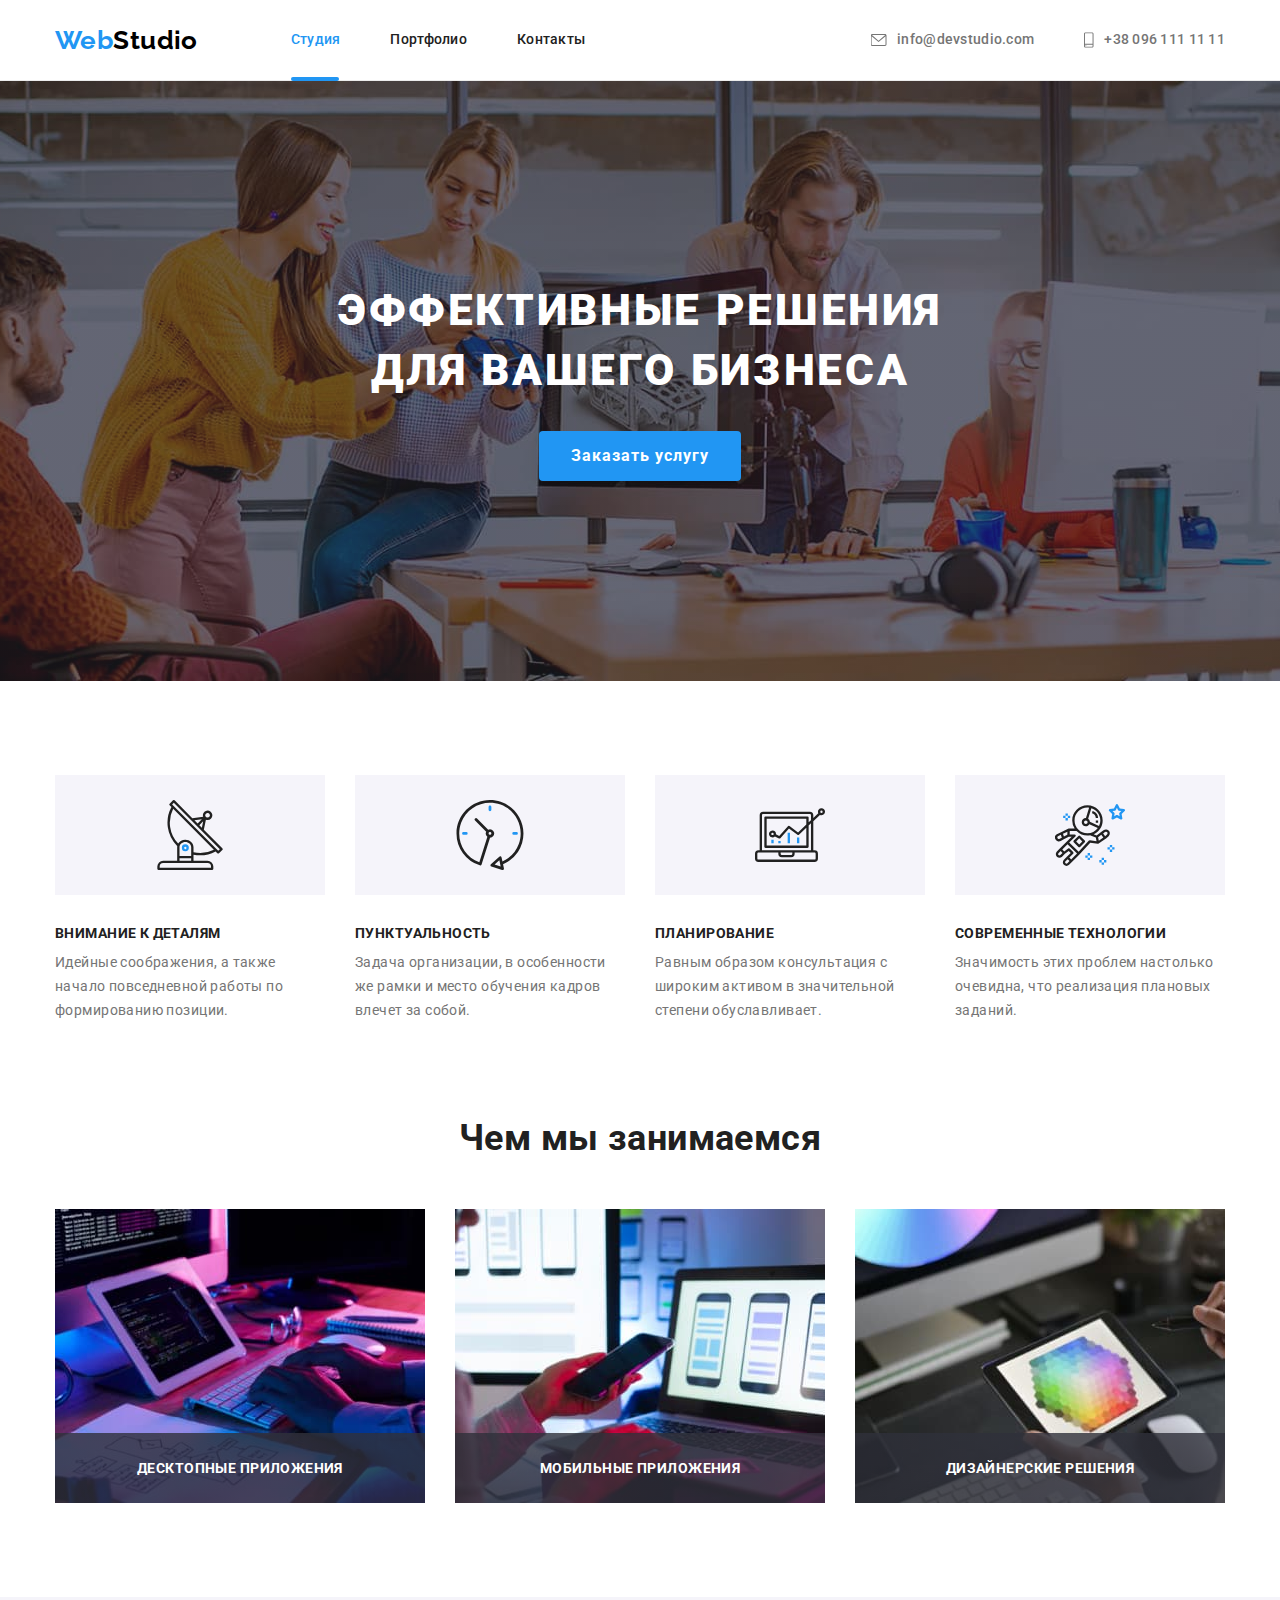
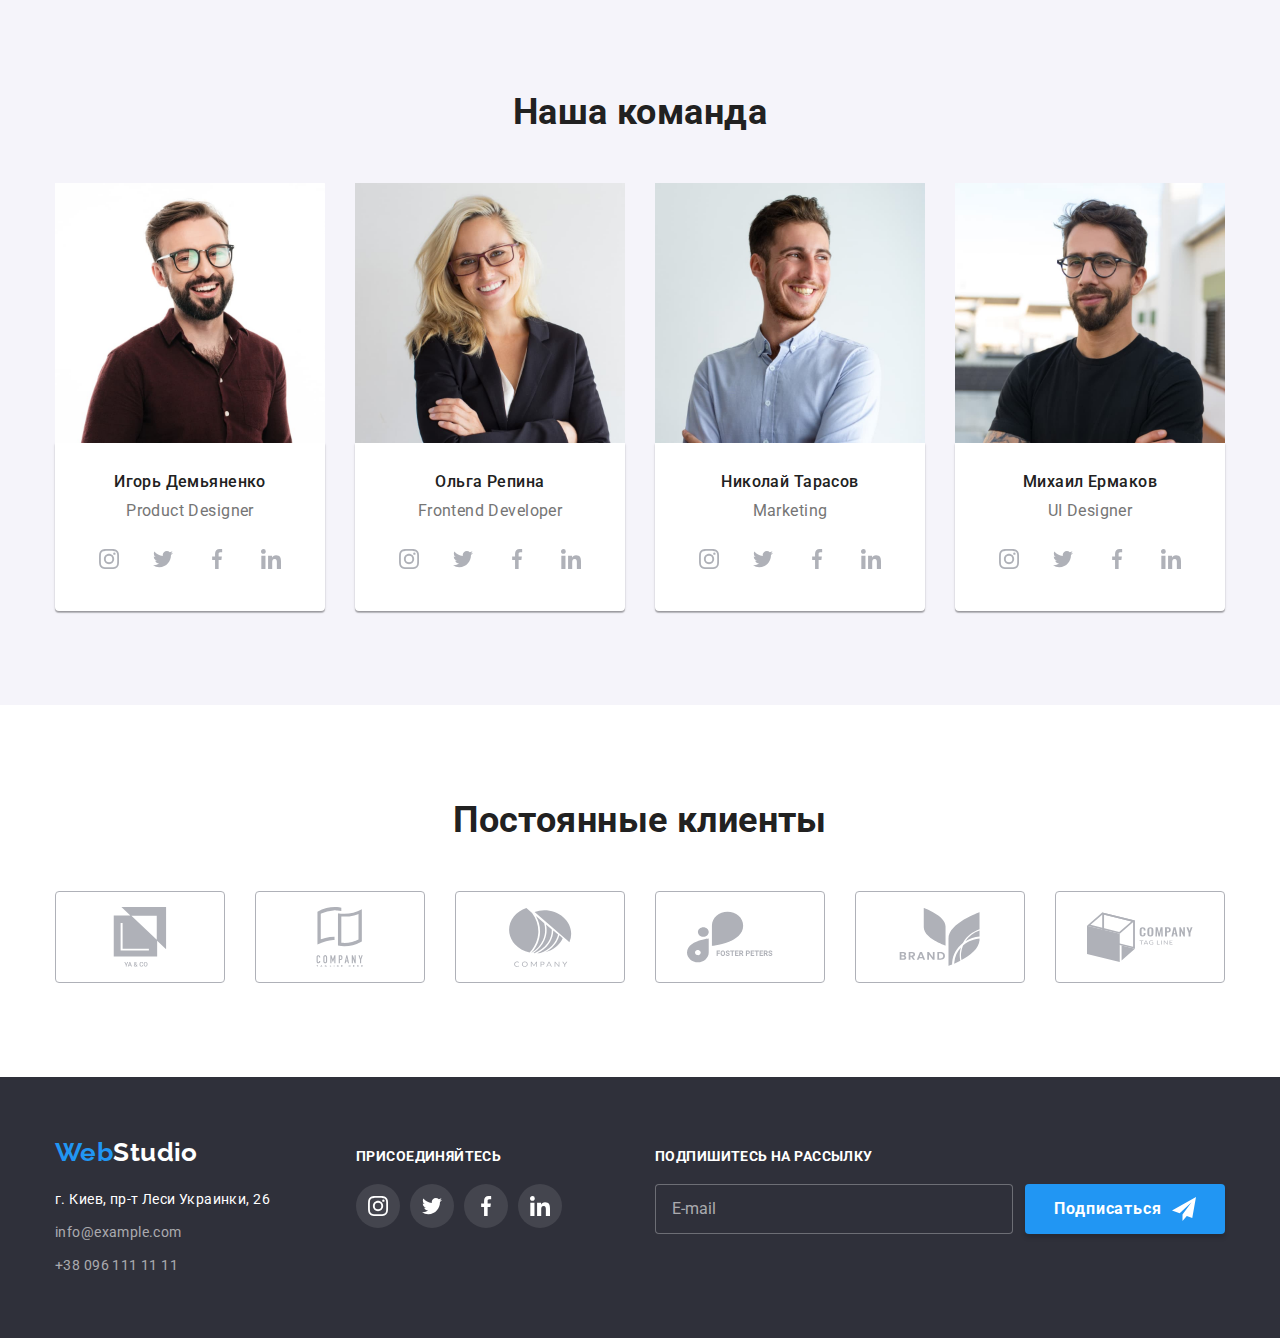
==== index.html @ 846f45d1 "Initial commit" ====
<!DOCTYPE html>
<html lang="ru">
  <head>
    <meta charset="UTF-8" />
    <meta http-equiv="X-UA-Compatible" content="IE=edge" />
    <meta name="viewport" content="width=device-width, initial-scale=1.0" />
    <title>Студия</title>
    <!-- fonts -->
    <link
      rel="stylesheet"
      href="https://cdnjs.cloudflare.com/ajax/libs/modern-normalize/1.0.0/modern-normalize.min.css"
    />
    <link rel="preconnect" href="https://fonts.googleapis.com" />
    <link rel="preconnect" href="https://fonts.gstatic.com" crossorigin />

    <link
      href="https://fonts.googleapis.com/css2?family=Raleway:wght@700&family=Roboto:wght@400;500;700;900&display=swap"
      rel="stylesheet"
    />
    <link rel="stylesheet" href="./css/styles.css" />
  </head>
  <body class="all">
    <!-- header -->
    <header>
      <div class="container header-flex">
        <nav class="navigation">
          <a href="./index.html" class="link logo navigation-item"
            ><span lang="en"><span class="logo-web">Web</span>Studio</span></a
          >
          <ul class="list nav-list navigation-item">
            <li class="nav-list-item">
              <a href="./index.html" class="link linkhov transition nav-link current">Студия</a>
            </li>
            <li class="nav-list-item">
              <a href="./portfolio.html" class="link linkhov transition nav-link">Портфолио</a>
            </li>
            <li class="nav-list-item">
              <a href="" class="link linkhov transition nav-link">Контакты</a>
            </li>
          </ul>
        </nav>

        <ul class="list address-top">
          <li class="address-top-item">
            <a href="mailto:info@devstudio.com" class="link linkhov transition contact-link"
              ><svg class="icon contact-link-icon icon-envelope" width="16" height="12">
                <use href="./images/icons.svg#icon-envelope-1"></use></svg
              >info@devstudio.com</a
            >
          </li>
          <li class="address-top-item">
            <a href="tel:+380961111111" class="link linkhov transition contact-link">
              <svg class="icon contact-link-icon icon-envelope" width="10" height="16">
                <use href="./images/icons.svg#icon-smartphone-1"></use>
              </svg>
              +38 096 111 11 11</a
            >
          </li>
        </ul>
      </div>
    </header>
    <!-- main -->
    <main>
      <!-- section 1 -->

      <section class="hero section">
        <div class="container bigimage">
          <h1 class="hero-title">Эффективные решения для вашего бизнеса</h1>
          <button type="button" class="hero-button transition" data-modal-open>
            Заказать услугу
          </button>
        </div>
      </section>

      <!-- section 2 -->
      <section class="reasons section">
        <!-- to hide h2 with css -->
        <div class="container cont-reasons">
          <h2 class="hidden">Причины выбрать именно нас</h2>
          <ul class="list reasons-list">
            <li class="reasons-item">
              <div class="reasons-div">
                <svg class="reasons-svg" width="70" height="70">
                  <use href="./images/icons.svg#icon-antenna"></use>
                </svg>
              </div>
              <h3 class="reasons-title">Внимание к деталям</h3>
              <p class="reasons-text">
                Идейные соображения, а также начало повседневной работы по формированию позиции.
              </p>
            </li>
            <li class="reasons-item">
              <div class="reasons-div">
                <svg class="reasons-svg" width="70" height="70">
                  <use href="./images/icons.svg#icon-clock"></use>
                </svg>
              </div>
              <h3 class="reasons-title">Пунктуальность</h3>
              <p class="reasons-text">
                Задача организации, в особенности же рамки и место обучения кадров влечет за собой.
              </p>
            </li>
            <li class="reasons-item">
              <div class="reasons-div">
                <svg class="reasons-svg" width="70" height="70">
                  <use href="./images/icons.svg#icon-diagram"></use>
                </svg>
              </div>
              <h3 class="reasons-title">Планирование</h3>
              <p class="reasons-text">
                Равным образом консультация с широким активом в значительной степени обуславливает.
              </p>
            </li>
            <li class="reasons-item">
              <div class="reasons-div">
                <svg class="reasons-svg" width="70" height="70">
                  <use href="./images/icons.svg#icon-astronaut"></use>
                </svg>
              </div>
              <h3 class="reasons-title">Современные технологии</h3>
              <p class="reasons-text">
                Значимость этих проблем настолько очевидна, что реализация плановых заданий.
              </p>
            </li>
          </ul>
        </div>
      </section>
      <!-- section 3 -->
      <section class="processes section">
        <div class="container">
          <h2 class="section-title">Чем мы занимаемся</h2>
          <ul class="list proc-list">
            <li class="proc-item">
              <img src="./images/box1-2.jpg" alt="написание кода" width="370" class="img-port" />
              <p class="proc-text">Десктопные приложения</p>
            </li>
            <li class="proc-item">
              <img
                src="./images/box2-2.jpg"
                alt="оптимизирование сайтов под мобильные устройства"
                width="370"
                class="img-port"
              />
              <p class="proc-text">Мобильные приложения</p>
            </li>
            <li class="proc-item">
              <img
                src="./images/box3-2.jpg"
                alt="графический дизайн"
                width="370"
                class="img-port"
              />
              <p class="proc-text">Дизайнерские решения</p>
            </li>
          </ul>
        </div>
      </section>
      <!-- section 4 -->
      <section class="team section">
        <div class="container">
          <h2 class="section-title">Наша команда</h2>
          <ul class="list team-list">
            <li class="team-item">
              <img src="./images/img-5.jpg" alt="сотрудник 1" width="270" class="img-port" />
              <div class="team-name-text">
                <h3 class="team-name">Игорь Демьяненко</h3>
                <p lang="en" class="team-text">Product Designer</p>
                <ul class="team-links-list list">
                  <li class="team-limks-item">
                    <a href="" class="link-icon-team transition"
                      ><svg class="team-icon" width="20" height="20">
                        <use href="./images/icons.svg#icon-instagram"></use></svg
                    ></a>
                  </li>
                  <li class="team-limks-item">
                    <a href="" class="link-icon-team transition"
                      ><svg class="team-icon" width="20" height="20">
                        <use href="./images/icons.svg#icon-twitter"></use></svg
                    ></a>
                  </li>
                  <li class="team-limks-item">
                    <a href="" class="link-icon-team transition"
                      ><svg class="team-icon" width="20" height="20">
                        <use href="./images/icons.svg#icon-facebook"></use></svg
                    ></a>
                  </li>
                  <li class="team-limks-item">
                    <a href="" class="link-icon-team transition"
                      ><svg class="team-icon" width="20" height="20">
                        <use href="./images/icons.svg#icon-linkedin"></use></svg
                    ></a>
                  </li>
                </ul>
              </div>
            </li>
            <li class="team-item">
              <img src="./images/img-2-2.jpg" alt="сотрудник 2" width="270" class="img-port" />
              <div class="team-name-text">
                <h3 class="team-name">Ольга Репина</h3>
                <p lang="en" class="team-text">Frontend Developer</p>
                <ul class="team-links-list list">
                  <li class="team-limks-item">
                    <a href="" class="link-icon-team transition"
                      ><svg class="team-icon" width="20" height="20">
                        <use href="./images/icons.svg#icon-instagram"></use></svg
                    ></a>
                  </li>
                  <li class="team-limks-item">
                    <a href="" class="link-icon-team transition"
                      ><svg class="team-icon" width="20" height="20">
                        <use href="./images/icons.svg#icon-twitter"></use></svg
                    ></a>
                  </li>
                  <li class="team-limks-item">
                    <a href="" class="link-icon-team transition"
                      ><svg class="team-icon" width="20" height="20">
                        <use href="./images/icons.svg#icon-facebook"></use></svg
                    ></a>
                  </li>
                  <li class="team-limks-item">
                    <a href="" class="link-icon-team transition"
                      ><svg class="team-icon" width="20" height="20">
                        <use href="./images/icons.svg#icon-linkedin"></use></svg
                    ></a>
                  </li>
                </ul>
              </div>
            </li>
            <li class="team-item">
              <img src="./images/img-3-2.jpg" alt="сотрудник 3" width="270" class="img-port" />
              <div class="team-name-text">
                <h3 class="team-name">Николай Тарасов</h3>
                <p lang="en" class="team-text">Marketing</p>
                <ul class="team-links-list list">
                  <li class="team-limks-item">
                    <a href="" class="link-icon-team transition"
                      ><svg class="team-icon" width="20" height="20">
                        <use href="./images/icons.svg#icon-instagram"></use></svg
                    ></a>
                  </li>
                  <li class="team-limks-item">
                    <a href="" class="link-icon-team transition"
                      ><svg class="team-icon" width="20" height="20">
                        <use href="./images/icons.svg#icon-twitter"></use></svg
                    ></a>
                  </li>
                  <li class="team-limks-item">
                    <a href="" class="link-icon-team transition"
                      ><svg class="team-icon" width="20" height="20">
                        <use href="./images/icons.svg#icon-facebook"></use></svg
                    ></a>
                  </li>
                  <li class="team-limks-item">
                    <a href="" class="link-icon-team transition"
                      ><svg class="team-icon" width="20" height="20">
                        <use href="./images/icons.svg#icon-linkedin"></use></svg
                    ></a>
                  </li>
                </ul>
              </div>
            </li>
            <li class="team-item">
              <img src="./images/img-4-2.jpg" alt="сотрудник 4" width="270" class="img-port" />
              <div class="team-name-text">
                <h3 class="team-name">Михаил Ермаков</h3>
                <p lang="en" class="team-text">UI Designer</p>
                <ul class="team-links-list list">
                  <li class="team-limks-item">
                    <a href="" class="link-icon-team transition"
                      ><svg class="team-icon" width="20" height="20">
                        <use href="./images/icons.svg#icon-instagram"></use></svg
                    ></a>
                  </li>
                  <li class="team-limks-item">
                    <a href="" class="link-icon-team transition"
                      ><svg class="team-icon" width="20" height="20">
                        <use href="./images/icons.svg#icon-twitter"></use></svg
                    ></a>
                  </li>
                  <li class="team-limks-item">
                    <a href="" class="link-icon-team transition"
                      ><svg class="team-icon" width="20" height="20">
                        <use href="./images/icons.svg#icon-facebook"></use></svg
                    ></a>
                  </li>
                  <li class="team-limks-item">
                    <a href="" class="link-icon-team transition"
                      ><svg class="team-icon" width="20" height="20">
                        <use href="./images/icons.svg#icon-linkedin"></use></svg
                    ></a>
                  </li>
                </ul>
              </div>
            </li>
          </ul>
        </div>
      </section>
      <section class="section">
        <div class="container">
          <h2 class="section-title">Постоянные клиенты</h2>
          <ul class="list clients-list">
            <li class="clients-item">
              <a class="link clients-link transition" href=""
                ><svg class="clients-svg cli-svg" width="106" height="60">
                  <use href="./images/icons.svg#icon-group"></use></svg
              ></a>
            </li>
            <li class="clients-item">
              <a class="link clients-link transition" href=""
                ><svg class="clients-svg" width="106" height="60">
                  <use href="./images/icons.svg#icon-group-2"></use></svg
              ></a>
            </li>
            <li class="clients-item">
              <a class="link clients-link transition" href=""
                ><svg class="clients-svg" width="106" height="60">
                  <use href="./images/icons.svg#icon-group-3"></use></svg
              ></a>
            </li>
            <li class="clients-item">
              <a class="link clients-link transition" href=""
                ><svg class="clients-svg" width="106" height="60">
                  <use href="./images/icons.svg#icon-group-4"></use></svg
              ></a>
            </li>
            <li class="clients-item">
              <a class="link clients-link transition" href=""
                ><svg class="clients-svg" width="106" height="60">
                  <use href="./images/icons.svg#icon-group-5"></use></svg
              ></a>
            </li>
            <li class="clients-item">
              <a class="link clients-link transition" href=""
                ><svg class="clients-svg" width="106" height="60">
                  <use href="./images/icons.svg#icon-group-6"></use></svg
              ></a>
            </li>
          </ul>
        </div>
      </section>
    </main>
    <footer class="footer">
      <div class="container foot-cont">
        <div class="flex-element">
          <a href="./index.html" class="logo link logo-footer"
            ><span lang="en"><span class="logo-web">Web</span>Studio</span></a
          >
          <address>
            <ul class="list">
              <li class="foot-addr-item">
                <a href="" class="link print-address">г. Киев, пр-т Леси Украинки, 26</a>
              </li>
              <li class="foot-addr-item">
                <a href="mailto:info@example.com" class="link linkhov transition contact-link-foot"
                  >info@example.com</a
                >
              </li>
              <li class="foot-addr-item">
                <a href="tel:+380961111111" class="link linkhov transition contact-link-foot"
                  >+38 096 111 11 11</a
                >
              </li>
            </ul>
          </address>
        </div>
        <div class="flex-element join">
          <p class="element-text"><em class="element-text">присоединяйтесь</em></p>
          <ul class="join-list list">
            <li class="join-item">
              <a href="" class="join-link transition"
                ><svg class="join-icon" width="20" height="20">
                  <use href="./images/icons.svg#icon-instagram"></use></svg
              ></a>
            </li>
            <li class="join-item">
              <a href="" class="join-link transition"
                ><svg class="join-icon" width="20" height="20">
                  <use href="./images/icons.svg#icon-twitter"></use></svg
              ></a>
            </li>
            <li class="join-item">
              <a href="" class="join-link transition"
                ><svg class="join-icon" width="20" height="20">
                  <use href="./images/icons.svg#icon-facebook"></use></svg
              ></a>
            </li>
            <li class="join-item">
              <a href="" class="join-link transition"
                ><svg class="join-icon" width="20" height="20">
                  <use href="./images/icons.svg#icon-linkedin"></use></svg
              ></a>
            </li>
          </ul>
        </div>
        <div class="flex-element subscribe">
          <p class="element-text"><em class="element-text">Подпишитесь на рассылку</em></p>
          <form name="subscribe" class="form-foot">
            <input type="email" name="email" class="email-foot" placeholder="E-mail" />
            <button class="button-foot" type="submit">
              Подписаться
              <svg width="24" height="24" class="subscribe-icon">
                <use href="./images/icons.svg#icon-send"></use>
              </svg>
            </button>
          </form>
        </div>
      </div>
    </footer>
    <div class="backdrop is-hidden transition" data-modal>
      <div class="modal transition">
        <button data-modal-close class="modal-button-c">
          <svg width="18px" height="18px"><use href="./images/icons.svg#icon-close-b"></use></svg>
        </button>
        <form name="client-data" class="modal-form">
          <p class="client-data-field">Оставьте свои данные, мы вам перезвоним</p>
          <label class="form-label"
            >Имя
            <span class="form-svg-cont">
              <input type="text" name="name" class="form-input" />
              <svg class="form-input-svg" width="18" height="18">
                <use href="./images/icons.svg#icon-person-black"></use>
              </svg>
            </span>
          </label>
          <label class="form-label"
            >Телефон
            <span class="form-svg-cont">
              <input type="tel" name="tel" class="form-input" />
              <svg class="form-input-svg" width="18" height="18">
                <use href="./images/icons.svg#icon-phone-black"></use>
              </svg>
            </span>
          </label>
          <label class="form-label"
            >Почта
            <span class="form-svg-cont">
              <input type="email" name="email" class="form-input" />
              <svg class="form-input-svg" width="18" height="18">
                <use href="./images/icons.svg#icon-email-black"></use>
              </svg>
            </span>
          </label>
          <label class="form-label"
            >Комментарий
            <textarea
              name="comment"
              cols="30"
              rows="10"
              class="form-textarea"
              placeholder="Введите текст"
            ></textarea>
          </label>
          <label class="form-label form-checkbox-label">
            <input class="form-checkbox hidden" type="checkbox" />
            <span class="checkbox-svg">
              <svg class="checkbox-svg-checked" width="16" height="15">
                <use href="./images/icons.svg#icon-check"></use>
              </svg>
              <svg class="checkbox-svg-unchecked" width="16" height="15">
                <use href="./images/icons.svg#icon-Vector"></use>
              </svg>
            </span>
            Соглашаюсь с рассылкой и принимаю &nbsp
            <a class="modal-conditions-link" href="">Условия договора</a>
          </label>
          <button class="modal-submit" type="submit">Отправить</button>
        </form>
      </div>
    </div>
    <script src="./js/modal.js"></script>
  </body>
</html>
---- css/styles.css ----
/* main color black #212121; */
/* secondary blacki-greyish  #757575; */
/* backgroud white #FFFFFF */
/* background black (sec 2 , footer) #2F303A */
/* background pinkish + selector-buttons bg #F5F4FA */
/* hover + logo : #2196F3; */
/* footer address rgba(255, 255, 255, 0.6) */


:root {
	--primary-text: #212121;
	--secondary-text: #757575;
	--background-main: #FFFFFF;
	--background-secondary: #2F303A;
	--background-three: #F5F4FA;
	--company-color: #2196F3;
	--footer-address: rgba(255, 255, 255, 0.6);
	--logo-black: #000000;
	--header-bottom: #ECECEC;
	--button-hover: #188CE8 ;
	--projects-border: #EEEEEE;
	--clients-logo: #AFB1B8;
	--footer-links-bcgd: rgba(255, 255, 255, 0.1);
	--backdrop-bckg: rgba(0, 0, 0, 0.2);
}

body {
	font-family: 'Roboto', 'Times New Roman' , sans-serif;
	background-color: var(--background-main);
	color: var(--primary-text);
	letter-spacing: 0.03em;
	font-size: 14px;
}

.section {
	padding-top: 94px;
	padding-bottom: 94px;
}
.section-title {
	margin-bottom: 50px;
	font-size: 36px;
	line-height: 1.17;
	text-align: center;
}
.hidden {
	position: absolute;
	white-space: nowrap;
	width: 1px;
	height: 1px;
	overflow: hidden;
	border: 0;
	padding: 0;
	clip: rect(0 0 0 0);
	clip-path: inset(50%);
	margin: -1px;
}

/* remove dots only from existing lists */
.list {
	padding: 0;
	margin: 0;
	list-style: none;
}
/* remove underline from all links */
.link {
	text-decoration: none;
}
h1,h2,h3 {
	margin-top: 0;
}
p {
	margin: 0px ;
	padding: 0px ;
}
/* links to change color when hover and focus*/
.linkhov:hover,
.linkhov:focus {
	color: var(--company-color);
}
.nav-link:not(.current):focus::before,
.nav-link:not(.current):hover::before {
	transform: scale(1);
 }
 .nav-link::before {
	transform: scale(0);
	transition-property: transform;
	transition-duration: 250ms;
	transition-timing-function: cubic-bezier(0.4, 0, 0.2, 1);
 }
.current {
	position: relative;
}
/* .nav-link:not(.current):hover::before, */
.nav-link::before,
.current::after {
	content: "";
	background-image: url(../images/hover.jpg);
	display: inline-block;
	width: calc(100% - 1px);
	height: 4px;
	background-size: contain;
	position: absolute;
	border-radius: 2px;
	bottom: -1.3px;
	left: 0;
}
.linkhov.current {
	color: var(--company-color);
}
/* logo */
.logo {
	font-family: 'Raleway', sans-serif;
	color: var(--logo-black);
	font-weight: 700;
	/* line-height is 31px in figma, when i get 30.94px, should i round it up to 1.2 or include more numbers after dort? */
	line-height: 1.19;
	font-size: 26px;
}
.logo-web {
	color: var(--company-color);
}
.logo-footer {
	display: block;
	margin-bottom: 20px;
	color: var(--background-main);
}
.transition {
	transition-duration: 250ms;
	transition-timing-function: cubic-bezier(0.4, 0, 0.2, 1);
}
/* header (can use tag for header , but better with class) */



.contact-link-icon {
	fill: currentColor;
	margin-right: 10px;
}
/* .contact-link-icon:hover {
	fill: var(--company-color);
} */
.container {
	margin-right: auto;
	margin-left: auto;
	width: 1200px;
	padding-right: 15px;
	padding-left: 15px;
	/* outline: solid yellow; */
}
.nav-list {
	display: flex;
}
.nav-list-item:not(:last-child) {
	margin-right: 50px;
}
.address-top {
	display: flex;
	/* margin-left: auto; */
}
.address-top-item:not(:last-child) {
	margin-right: 50px;

}
.header-flex {
	display: flex;
	justify-content: space-between;
}
.navigation-item:not(:last-child) {
	margin-right: 93px;
}
.navigation {
	display: flex;
	align-items: center;
}
.nav-link,
.contact-link {
	transition-property: color;
	font-weight: 500;
	line-height: 1.14;
	letter-spacing: 0.02em;
}
.nav-link {
	position: relative;
	display:block;
	padding-top: 32px;
	padding-bottom: 32px;

	color: inherit;
}
.contact-link {
	align-items: center;
	display: flex;
	padding-top: 32px;
	padding-bottom: 32px;
	color: var(--secondary-text);
}
header {
	border-bottom: 1px solid var(--header-bottom);
}

/* footer */
.subscribe-icon {
	margin-left: 10px;
}
.form-foot {
	display: flex;
}
.form-textarea::placeholder {
	font-weight: 400;
	font-size: 14px;
	line-height: 16px;
	letter-spacing: 0.01em;
	color: rgba(117, 117, 117, 0.5);	
}
.email-foot::placeholder {
	font-weight: 400;
	font-size: 16px;
	line-height: 20px;
	color: var(--footer-address);
}
.email-foot {
	color: var(--background-main);
	margin-right: 12px;
	padding-left: 16px;
	display: inline-block;
	width: 358px;
	height: 50px;
	background-color: var(--background-secondary);
	border: 1px solid rgba(255, 255, 255, 0.3);
	border-radius: 4px;
}
.button-foot {
	display: flex;
	justify-content: center;
	align-items: center;
	width: 200px;
	height: 50px;
	font-weight: 700;
	font-size: 16px;
	line-height: 30px;
	letter-spacing: 0.06em;
	color: var(--background-main);
	background-color: var(--company-color);
	border: 0px;
	box-shadow: 0px 4px 4px rgba(0, 0, 0, 0.15);
	border-radius: 4px;
}
.contact-link-foot,
.print-address {
	line-height: 1.71;
	font-style: normal;
	
}
.foot-addr-item:not(:last-child) {
	margin-bottom: 9px;
}
.contact-link-foot {
	transition-property: color;
	color: var(--footer-address);
}
.print-address {
	color: var(--background-main);
}
.footer {
	padding: 60px 0px;
	background-color: var(--background-secondary);
}

.foot-cont {
	display: flex;
	align-items: baseline;
}
.flex-element:nth-child(1) {
	width: 231px;
	margin-right: 70px;
}
.flex-element:nth-child(2) {
	margin-right: 93px;
}

.join-list {
	display: flex;
	justify-content: center;
}

.team-icon {
	/* fill: currentColor; */
}

.join-link:hover,
.join-link:focus {
	background-color: var(--company-color);
}
.element-text {
	color: var(--background-main);
	font-style:normal;
	text-transform: uppercase;
	font-weight: bold;
	margin-bottom: 20px;
}
.join-link {
	transition-property: background-color;
	display: flex;
	width: 44px;
	height: 44px;
	fill: var(--background-main);
	justify-content: center;
	align-items: center;
	border-radius: 50%;
	background-color: var(--footer-links-bcgd);
}

.join-item:not(:last-child) {
	margin-right: 10px;
}
/* index html main */
/* section 1=hero */

.hero {
	background-image: linear-gradient( to right, rgba(47, 48, 58, 0.4), rgba(47, 48, 58, 0.4)) , url(../images/bigimage.jpg);
	background-repeat: no-repeat;
	background-position: center;
	max-width: 1600px;
	height: 600px;
	background-color: var(--background-secondary);
	text-align: center;
	padding: 200px 0px;
	margin-left: auto;
	margin-right: auto;
}
.hero-title {
	margin-left: auto;
	margin-right: auto;
	/* display: block; */
	width: 696px;
	margin-bottom: 30px;
	font-weight: 900;
	font-size: 44px;
	line-height: 1.36;
	letter-spacing: 0.06em;
	text-transform: uppercase;
	color: var(--background-main);
	/* outline: solid yellow; */
}
.hero-button {
	transition-property: background-color;
	padding: 10px 32px;
	min-width: 200px;
	border: 0px;
	box-shadow: 0px 4px 4px rgba(0, 0, 0, 0.15);
	border-radius: 4px;
	background-color: var(--company-color);
	color: var(--background-main);
	font-size: 16px;
	font-weight: 700;
	line-height: 1.875;
	letter-spacing: 0.06em;
}
.hero-button:hover ,
.hero-button:focus {
	background-color: var(--button-hover);
}

/* section 2 =reasons */
.reasons-div {
	width: 270px;
	height: 120px;
	background-color: var(--background-three);
	display: flex;
	justify-content: center;
	align-items: center;
	margin-bottom: 30px;
}
.reasons-list {
	display: flex;
	flex-wrap: wrap;
	/* margin-top: -30px; */
	/* margin-left: -30px; */
	/* padding-top: 96px;
	padding-bottom: 94px; */
}
.reasons-item {
	/* margin-left: 30px; */
	/* margin-top: 30px; */
	flex-basis: calc((100% - 90px) / 4);
}
/* .reasons-item:not(:nth-child(-n + 4)) {
	margin-top: 30px;
} */
.reasons-item:not(:nth-child(4n + 1)) {
	margin-left: 30px;
}


/* .reasons-list {
	display: flex;
	flex-wrap: wrap;
	padding-top: 96px;
	padding-bottom: 94px;
}
.reasons-item:not(:nth-last-child(-n + 4)) {
		margin-bottom: 30px;
}
.reasons-item:not(:nth-child(4n)) {
	margin-right: 30px;
}
.reasons-item {
	flex-basis: calc((100% - 120px)/ 4) ;
	background-color: tomato;
} */


.reasons-title {
	margin-bottom: 10px;
	font-size: 14px;
	line-height: 1.17;
	text-transform: uppercase;
}
.reasons-text {
	/* margin-top: 0;
	margin-bottom: 0; */
	font-size: 14px;
	line-height: 1.71;
	color: var(--secondary-text);
}

/* section 3 =processes*/
.proc-text {
	position: absolute;
	bottom: 0;
	width: 370px;
	height: 70px;
	display: flex;
	align-items: center;
	justify-content: center;
	background-image: linear-gradient(to right , rgba(47, 48, 58, 0.8) , rgba(47, 48, 58, 0.8));
	font-weight: 700;
	line-height: 16px;
	text-transform: uppercase;
	color: var(--background-main);
}

.section.processes {
	padding-top: 0px;
}
.proc-list {
	display: flex;
	flex-wrap: wrap;
}
.proc-item {
	flex-basis: calc((100% - 60px) / 3);
	position: relative;
}
.proc-item:not(:nth-child(3n)) {
	margin-right: 30px;
}


/* section 4=team */

/* outline- sec 3 css */
.team-links-list {
	display: flex;
	justify-content: center;
}
.team-icon {
	fill: currentColor;
}
.link-icon-team:hover ,
.link-icon-team:focus {
	background-color: var(--company-color);
	color: var(--background-main);
	/* fill: var(--background-main); */
}
.link-icon-team {
	transition-property: background-color , color;
	color: var(--clients-logo);
	display: flex;
	justify-content: center;
	align-items: center;
	width: 44px;
	height: 44px;
	/* fill: var(--clients-logo); */
	/* padding: 12px 0px; */
	border-radius: 50%;
}
.team-limks-item:not(:last-child) {
	margin-right: 10px;
}

.team-list {
	display:flex
}
.team-item {
	flex-basis: calc((100% - 90px) / 4);
	text-align: center;
}
.team-item:not(:nth-child(4n)) {
	margin-right: 30px;
}
.team-name-text {
	border-bottom-left-radius: 4px;
	border-bottom-right-radius: 4px;
	max-width: 270px;
	text-align: center;
	padding: 30px 0px;
	background-color: var(--background-main);
	box-shadow: 0px 1px 3px rgba(0, 0, 0, 0.12), 0px 1px 1px rgba(0, 0, 0, 0.14), 0px 2px 1px rgba(0, 0, 0, 0.2);
}



.team {
	background-color: var(--background-three);
}
.team-name,
.team-text {
	font-size: 16px;
	line-height: 1.17;
	margin-bottom: 16px;
}
.team-name {
	margin-bottom: 10px;
	font-weight: 500;
}

.team-text {
	color: var(--secondary-text);
}
/* section 5 clients */
.clients-list {
	display: flex;
	justify-content: center;
}
.clients-svg {
	fill: currentColor;
}
.clients-link:hover,
.clients-link:focus {

	border: 1px solid var(--company-color);
	/* fill: var(--company-color); */
	color: var(--button-hover);
}
.clients-link {
	color: var(--clients-logo);
	transition-property: color , border;
	/*  */
	display: flex;
	width: 170px;
	height: 92px;
	border: 1px solid var(--clients-logo);
	/* fill: var(--clients-logo); */
	justify-content: center;
	align-items: center;
	border-radius: 4px;
}
.clients-item:not(:last-child) {
	margin-right: 30px;
}
/* portfolio-html */
.filter-list {
	display: flex;
	justify-content: center;
	margin-bottom: 50px;
}
.filter-item:not(:last-child) {
	margin-right: 8px;
}
.projects-list {
	display: flex;
	flex-wrap: wrap;
}
.projects-item {
	flex-basis: calc((100% - 60px) / 4);
}
.projects-item:not(:nth-child(3n)) {
	margin-right: 30px;
}
.projects-item:not(:nth-last-child(-n + 3)) {
	margin-bottom: 30px;
}
.modal-submit,
.button-foot,
.modal-button-c,
.filter ,
.hero-button {
	cursor: pointer;
}
.filter {
	transition-property: background-color , box-shadow , color ;
	padding: 6px 22px ;
	/* display: block; */
	border-radius: 4px;
	border: 0px;
	background-color: var(--background-three);
	font-weight: 500;
	font-size: 16px;
	line-height: 1.625;
	color: var(--primary-text);
}
.filter:hover,
.filter:focus,
.filter.active {
	box-shadow: 0px 3px 1px rgba(0, 0, 0, 0.1), 0px 1px 2px rgba(0, 0, 0, 0.08), 0px 2px 2px rgba(0, 0, 0, 0.12);
	background-color: var(--company-color);
	color: var(--background-main);
}

.portfolio-title {
	/* padding-top: 20px; */
	margin-bottom: 4px;
	/* padding-bottom: 4px; */
	color: var(--primary-text);
	font-size: 18px;
	line-height: 2;
	letter-spacing: 0.06em;
}
.portfolio-text {
	/* border-bottom: 1px solid var(--background-three);
	padding-bottom: 20px; */

	color: var(--secondary-text);
	font-size: 16px;
	line-height: 1.875;
}
.img-port {
	display: block;
	z-index: -2;
}
/* .portfolio-title,
.portfolio-text {
	border-left: 1px solid var(--background-three);
	border-right: 1px solid var(--background-three);
	padding-left: 24px; 
} */
.border {
	border-left: 1px solid var(--projects-border);
	border-right: 1px solid var(--projects-border);
	border-bottom: 1px solid var(--projects-border);
	padding: 20px 24px; 
}
.portfolio-link:hover .portfolio-overlay,
.portfolio-link:hover,
.portfolio-link:focus {

	transform: translateY(0);
	box-shadow: 0px 1px 1px rgba(0, 0, 0, 0.12), 0px 4px 4px rgba(0, 0, 0, 0.06), 1px 4px 6px rgba(0, 0, 0, 0.16);
}
.portfolio-link {
	transition-property: box-shadow;
	display: block;
}
.portfolio-thumb {
	position: relative;
	overflow: hidden;
}

.portfolio-overlay {
	transition-property: transform;
	transform: translateY(100%);
	/* remove */
	background-image: linear-gradient(to right, rgba(33, 150, 243, 0.9) , rgba(33, 150, 243, 0.9));
	display: flex;
	position: absolute;
	width: 100%;
	height: 100%;
	justify-content: center;
	align-items: center;
	top: 0;
	padding: 0px 24px;
	font-size: 18px;
	line-height: 28px;
	color: var(--background-main);
}
.overlay-text {
	/* width: 322px; */
}

/* modalka */

.backdrop.is-hidden{
	opacity: 0;
	pointer-events: none;
}

.backdrop {
	position: fixed;
	top: 0;
	right: 0;
	transition-property: opacity;
	/* transition-duration: 250ms;
	transition-timing-function: cubic-bezier(0.4, 0, 0.2, 1); */
	opacity: 1;
	width: 100%;
	height: 100%;
	background-color: var(--backdrop-bckg) ;
}
.modal-button-c:hover {
	fill: #2196F3;
}
.modal-button-c {
	transition: fill 250ms cubic-bezier(0.4, 0, 0.2, 1);
	height: 30px;
	width: 30px;
	display: flex;
	position: absolute;
	top: 8px;
	right: 8px;
	align-items: center;
	justify-content: center;
	background-color: var(--background-main);
	border: 1px solid rgba(0, 0, 0, 0.1);
	border-radius: 50%;

}
.backdrop.is-hidden > .modal {
	/* transform: scale(0.5); */
	transform: translate(50% , 50%) translateY(-150px) scale(0.8) ;
}
.modal {
	padding: 40px 39px 40px 41px;
	transform-origin: center center;
	transition-property: transform;
	display: flex;
	justify-content: center;
	position: absolute;
	bottom: 50%;
	right: 50%;
	transform: translate(50% , 50%);
	width: 528px;
	height: 581px;
	background-color: var(--background-main);
	box-shadow: 0px 1px 3px rgba(0, 0, 0, 0.12), 0px 1px 1px rgba(0, 0, 0, 0.14), 0px 2px 1px rgba(0, 0, 0, 0.2);
	border-radius: 4px;
	outline: 1px yellow;
}
.client-data-field {
	text-align: center;
	font-weight: 700;
	font-size: 20px;
	line-height: 23px;
	margin-bottom: 12px;
}
/* .modal-form {
	width: 448px;
} */
.form-label {
	margin-bottom: 10px;
	display: block;
	color: var(--secondary-text);
	font-weight: 400;
	font-size: 12px;
	line-height: 14px;
}
.form-label:last-child {
	margin-bottom: 20px;
}
.form-input {
	margin-top: 4px;
	display: block;
	color: var(--primary-text);
	width: 448px;
	height: 40px;
	border: 1px solid rgba(33, 33, 33, 0.2);
	border-radius: 4px;
	padding-left: 42px;
}
.form-textarea:focus,
.form-input:focus {
	border-color: var(--company-color);
	outline: 0;
}
.form-svg-cont {
	display: block;
	position: relative;
}
.form-svg-cont:focus-within {
	fill: #188CE8;
}

.form-input-svg {
	position: absolute;
	top: 50%;
	left: 12px;
	transform: translateY(-50%);
	display: flex;
	justify-content: center;
	align-items: center;
}
.form-textarea {
	color: var(--primary-text);
	margin-top: 4px;
	resize: none;
	width: 100%;
	height: 120px;
	border: 1px solid rgba(33, 33, 33, 0.2);
	border-radius: 4px;
	padding: 12px 16px;
}
.form-checkbox:checked + .checkbox-svg > .checkbox-svg-checked {
	opacity: 1;
}
/* .form-checkbox:hover + .checkbox-svg>.checkbox-svg-unchecked , */
.form-checkbox:focus + .checkbox-svg > .checkbox-svg-unchecked {
	outline: 2.5px solid var(--company-color);
	border-radius: 2px;
	outline-offset: -2px;
}
.form-checkbox:checked+.checkbox-svg>.checkbox-svg-unchecked {
	opacity: 0;

}
.form-checkbox-label {
	padding-left: 13px;
	margin-bottom: 30px;
	line-height: 24px;
	display: flex;
	align-items: center;
}
.checkbox-svg {
	display: block;
	width: 16px;
	height: 15px;
	position: relative;
	margin-right: 8.38px;
	/* border: 2px solid var(--primary-text); */
}
.checkbox-svg-checked {
	transition-property: opacity; 
	transition-duration: 250ms ;
	transition-timing-function: cubic-bezier(0.4, 0, 0.2, 1);
	background-color: var(--company-color);
	background-origin: border-box;
	border-color: var(--company-color);
	opacity: 0;
	position: absolute;
	top: 50%;
	left: 50%;
	transform: translate(-50% , -50%);
	border-radius: 2px;
}
.checkbox-svg-unchecked {
	transition-property: opacity , outline;
	transition-duration: 250ms;
	transition-timing-function: cubic-bezier(0.4, 0, 0.2, 1);
	position: absolute;
	top: 50%;
	left: 50%;
	transform: translate(-50%, -50%);
}
.modal-conditions-link {
	text-decoration-line: underline;
	color: var(--company-color);
}
.modal-conditions-link,
.form-checkbox-label {
	font-weight: 400;
	font-size: 14px;
	line-height: 24px;
	letter-spacing: 0.03em;
}
.form-checkbox-label {
	color: var(--secondary-text);
}
.modal-submit:hover {
	background-color: #188CE8;
}
.modal-submit {
	transition: background-color 250ms cubic-bezier(0.4, 0, 0.2, 1);
	margin-left: auto;
	margin-right: auto;
	display: flex;
	justify-content: center;
	align-items: center;
	width: 200px;
	height: 50px;
	font-weight: 700;
	font-size: 16px;
	line-height: 30px;
	letter-spacing: 0.06em;
	color: var(--background-main);
	background-color: var(--company-color);
	box-shadow: 0px 4px 4px rgba(0, 0, 0, 0.15);
	border-radius: 4px;
	border: 0px;
}
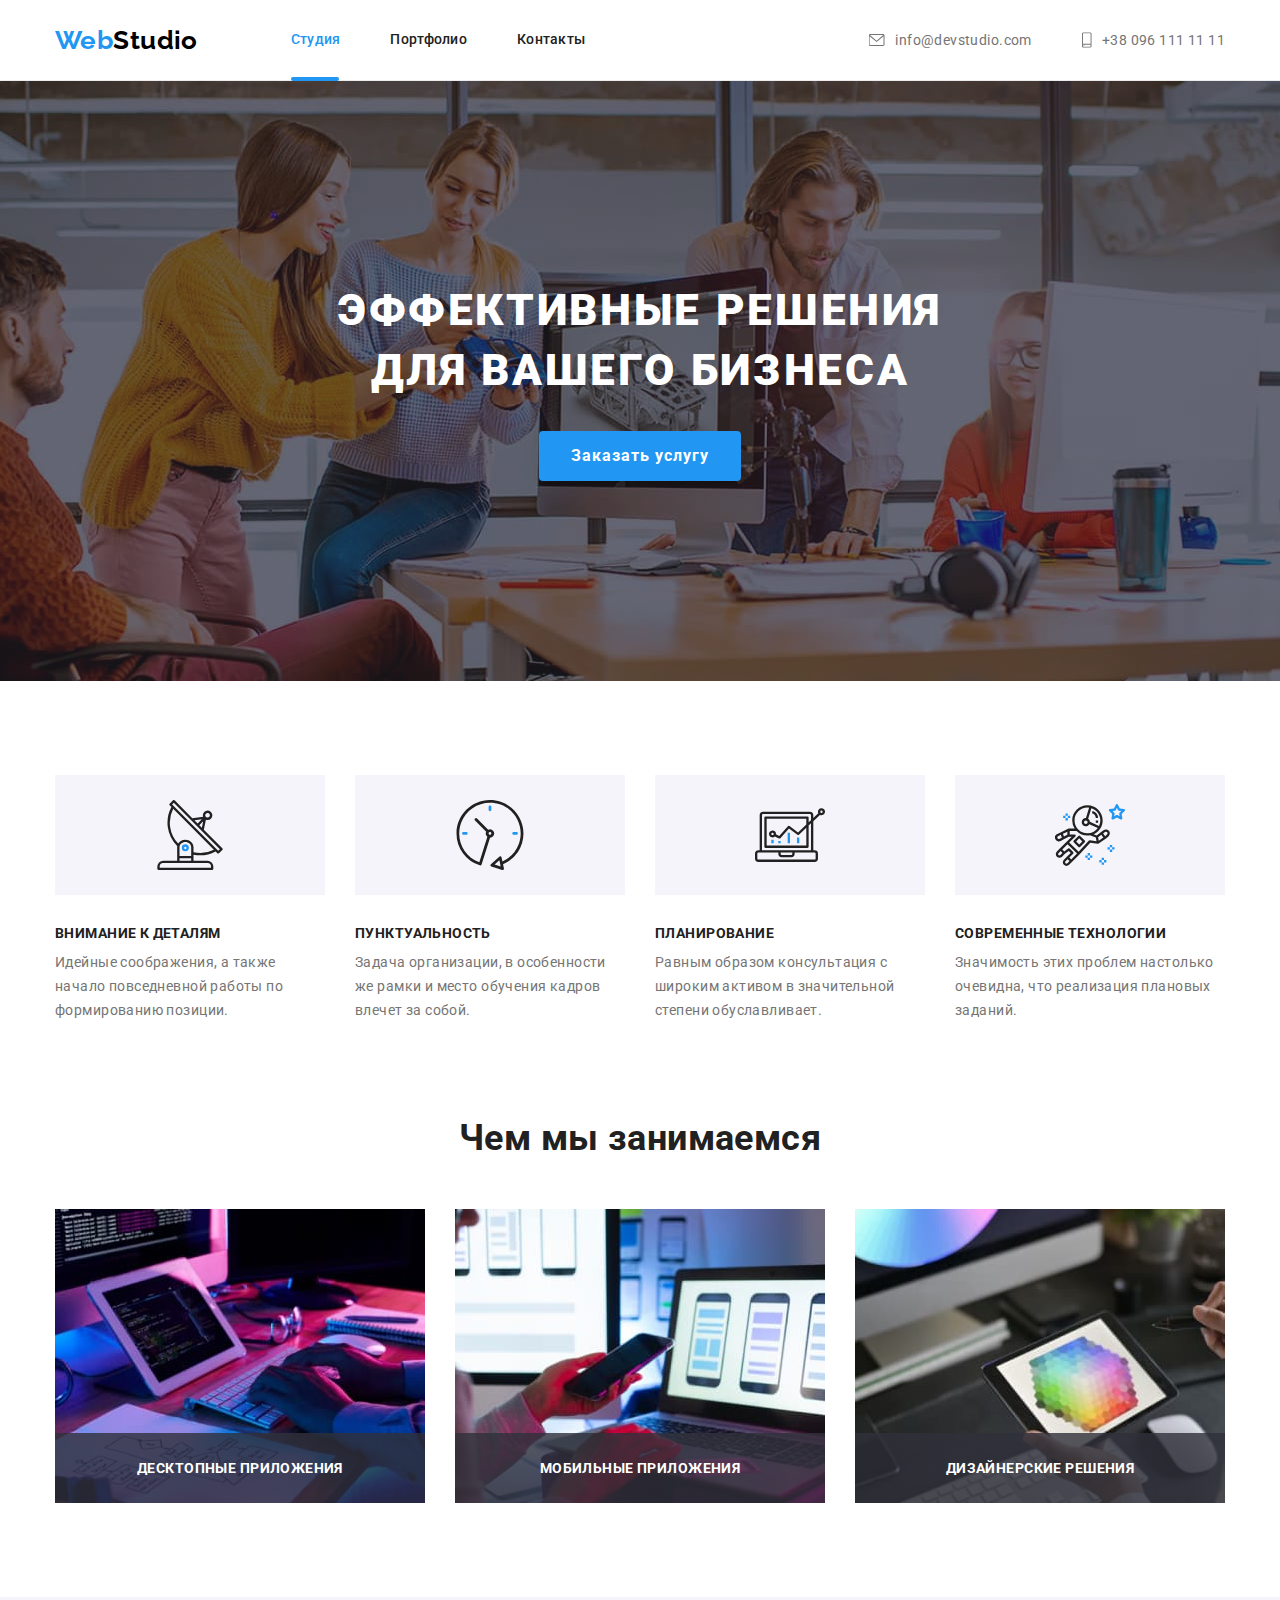
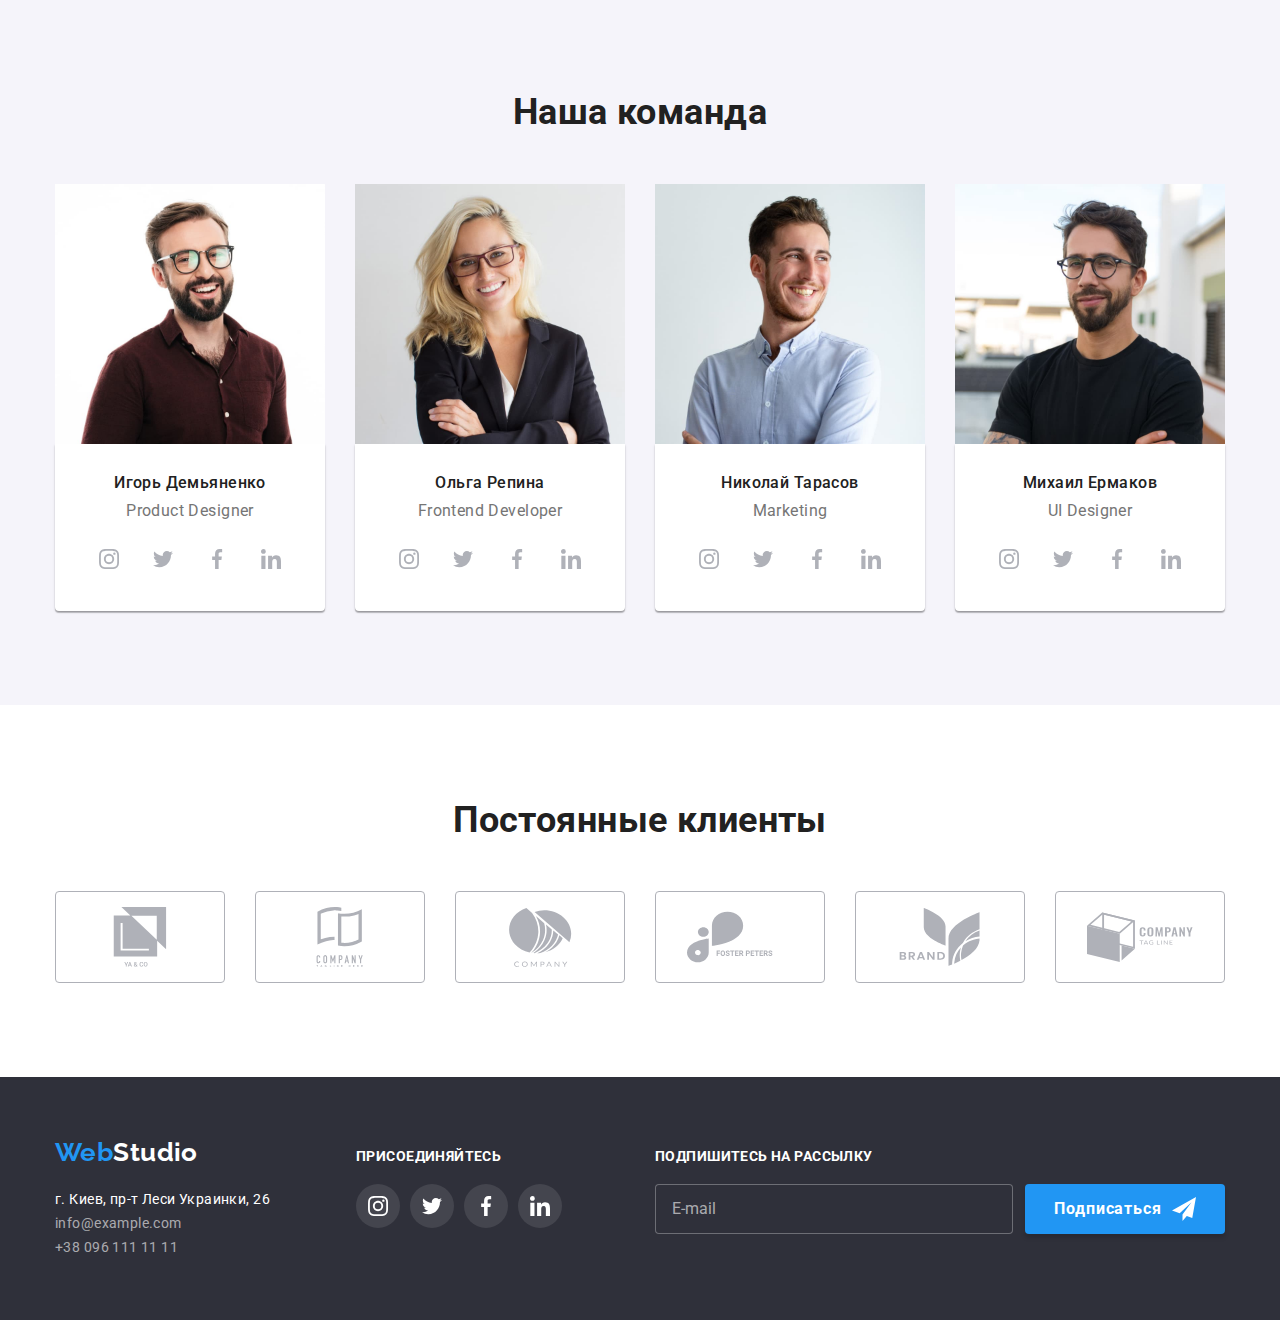
==== commit b5f3a238: "redoes classes in comp with BEM, begins scss" ====
--- a/index.html
+++ b/index.html
@@ -22,35 +22,35 @@
   <body class="all">
     <!-- header -->
     <header>
-      <div class="container header-flex">
+      <div class="container header__container">
         <nav class="navigation">
-          <a href="./index.html" class="link logo navigation-item"
-            ><span lang="en"><span class="logo-web">Web</span>Studio</span></a
+          <a href="./index.html" class="link logo navigation__flex"
+            ><span lang="en"><span class="logo--web">Web</span>Studio</span></a
           >
-          <ul class="list nav-list navigation-item">
-            <li class="nav-list-item">
-              <a href="./index.html" class="link linkhov transition nav-link current">Студия</a>
-            </li>
-            <li class="nav-list-item">
-              <a href="./portfolio.html" class="link linkhov transition nav-link">Портфолио</a>
-            </li>
-            <li class="nav-list-item">
-              <a href="" class="link linkhov transition nav-link">Контакты</a>
+          <ul class="list nav__list navigation__flex">
+            <li class="nav__item">
+              <a href="./index.html" class="link linkhov transition nav__link current">Студия</a>
+            </li>
+            <li class="nav__item">
+              <a href="./portfolio.html" class="link linkhov transition nav__link">Портфолио</a>
+            </li>
+            <li class="nav__item">
+              <a href="" class="link linkhov transition nav__link">Контакты</a>
             </li>
           </ul>
         </nav>
 
-        <ul class="list address-top">
-          <li class="address-top-item">
-            <a href="mailto:info@devstudio.com" class="link linkhov transition contact-link"
-              ><svg class="icon contact-link-icon icon-envelope" width="16" height="12">
+        <ul class="list address">
+          <li class="address__item">
+            <a href="mailto:info@devstudio.com" class="link linkhov transition address__link"
+              ><svg class="icon address__icon address__icon--envelope" width="16" height="12">
                 <use href="./images/icons.svg#icon-envelope-1"></use></svg
               >info@devstudio.com</a
             >
           </li>
-          <li class="address-top-item">
-            <a href="tel:+380961111111" class="link linkhov transition contact-link">
-              <svg class="icon contact-link-icon icon-envelope" width="10" height="16">
+          <li class="address__item">
+            <a href="tel:+380961111111" class="link linkhov transition address__link">
+              <svg class="icon address__icon address__icon--envelope" width="10" height="16">
                 <use href="./images/icons.svg#icon-smartphone-1"></use>
               </svg>
               +38 096 111 11 11</a
@@ -64,9 +64,9 @@
       <!-- section 1 -->
 
       <section class="hero section">
-        <div class="container bigimage">
-          <h1 class="hero-title">Эффективные решения для вашего бизнеса</h1>
-          <button type="button" class="hero-button transition" data-modal-open>
+        <div class="container">
+          <h1 class="hero__title">Эффективные решения для вашего бизнеса</h1>
+          <button type="button" class="hero__button transition" data-modal-open>
             Заказать услугу
           </button>
         </div>
@@ -75,50 +75,50 @@
       <!-- section 2 -->
       <section class="reasons section">
         <!-- to hide h2 with css -->
-        <div class="container cont-reasons">
+        <div class="container">
           <h2 class="hidden">Причины выбрать именно нас</h2>
-          <ul class="list reasons-list">
-            <li class="reasons-item">
-              <div class="reasons-div">
-                <svg class="reasons-svg" width="70" height="70">
+          <ul class="list reasons__list">
+            <li class="reasons__item">
+              <div class="reasons__div">
+                <svg width="70" height="70">
                   <use href="./images/icons.svg#icon-antenna"></use>
                 </svg>
               </div>
-              <h3 class="reasons-title">Внимание к деталям</h3>
-              <p class="reasons-text">
+              <h3 class="reasons__title">Внимание к деталям</h3>
+              <p class="reasons__text">
                 Идейные соображения, а также начало повседневной работы по формированию позиции.
               </p>
             </li>
-            <li class="reasons-item">
-              <div class="reasons-div">
-                <svg class="reasons-svg" width="70" height="70">
+            <li class="reasons__item">
+              <div class="reasons__div">
+                <svg width="70" height="70">
                   <use href="./images/icons.svg#icon-clock"></use>
                 </svg>
               </div>
-              <h3 class="reasons-title">Пунктуальность</h3>
-              <p class="reasons-text">
+              <h3 class="reasons__title">Пунктуальность</h3>
+              <p class="reasons__text">
                 Задача организации, в особенности же рамки и место обучения кадров влечет за собой.
               </p>
             </li>
-            <li class="reasons-item">
-              <div class="reasons-div">
-                <svg class="reasons-svg" width="70" height="70">
+            <li class="reasons__item">
+              <div class="reasons__div">
+                <svg width="70" height="70">
                   <use href="./images/icons.svg#icon-diagram"></use>
                 </svg>
               </div>
-              <h3 class="reasons-title">Планирование</h3>
-              <p class="reasons-text">
+              <h3 class="reasons__title">Планирование</h3>
+              <p class="reasons__text">
                 Равным образом консультация с широким активом в значительной степени обуславливает.
               </p>
             </li>
-            <li class="reasons-item">
-              <div class="reasons-div">
-                <svg class="reasons-svg" width="70" height="70">
+            <li class="reasons__item">
+              <div class="reasons__div">
+                <svg width="70" height="70">
                   <use href="./images/icons.svg#icon-astronaut"></use>
                 </svg>
               </div>
-              <h3 class="reasons-title">Современные технологии</h3>
-              <p class="reasons-text">
+              <h3 class="reasons__title">Современные технологии</h3>
+              <p class="reasons__text">
                 Значимость этих проблем настолько очевидна, что реализация плановых заданий.
               </p>
             </li>
@@ -128,29 +128,24 @@
       <!-- section 3 -->
       <section class="processes section">
         <div class="container">
-          <h2 class="section-title">Чем мы занимаемся</h2>
-          <ul class="list proc-list">
-            <li class="proc-item">
-              <img src="./images/box1-2.jpg" alt="написание кода" width="370" class="img-port" />
-              <p class="proc-text">Десктопные приложения</p>
-            </li>
-            <li class="proc-item">
+          <h2 class="section__title">Чем мы занимаемся</h2>
+          <ul class="list processes__list">
+            <li class="processes__item">
+              <img src="./images/box1-2.jpg" alt="написание кода" width="370" class="image" />
+              <p class="processes__text">Десктопные приложения</p>
+            </li>
+            <li class="processes__item">
               <img
                 src="./images/box2-2.jpg"
                 alt="оптимизирование сайтов под мобильные устройства"
                 width="370"
-                class="img-port"
+                class="image"
               />
-              <p class="proc-text">Мобильные приложения</p>
-            </li>
-            <li class="proc-item">
-              <img
-                src="./images/box3-2.jpg"
-                alt="графический дизайн"
-                width="370"
-                class="img-port"
-              />
-              <p class="proc-text">Дизайнерские решения</p>
+              <p class="processes__text">Мобильные приложения</p>
+            </li>
+            <li class="processes__item">
+              <img src="./images/box3-2.jpg" alt="графический дизайн" width="370" class="image" />
+              <p class="processes__text">Дизайнерские решения</p>
             </li>
           </ul>
         </div>
@@ -158,134 +153,134 @@
       <!-- section 4 -->
       <section class="team section">
         <div class="container">
-          <h2 class="section-title">Наша команда</h2>
-          <ul class="list team-list">
-            <li class="team-item">
-              <img src="./images/img-5.jpg" alt="сотрудник 1" width="270" class="img-port" />
-              <div class="team-name-text">
-                <h3 class="team-name">Игорь Демьяненко</h3>
-                <p lang="en" class="team-text">Product Designer</p>
-                <ul class="team-links-list list">
-                  <li class="team-limks-item">
-                    <a href="" class="link-icon-team transition"
-                      ><svg class="team-icon" width="20" height="20">
+          <h2 class="section__title">Наша команда</h2>
+          <ul class="list team__list">
+            <li class="team__item">
+              <img src="./images/img-5.jpg" alt="сотрудник 1" width="270" class="image" />
+              <div class="team__div">
+                <h3 class="team__name">Игорь Демьяненко</h3>
+                <p lang="en" class="team__text">Product Designer</p>
+                <ul class="icons-list list">
+                  <li class="icons-list__item">
+                    <a href="" class="icons-list__link transition"
+                      ><svg class="icons-list__icon" width="20" height="20">
                         <use href="./images/icons.svg#icon-instagram"></use></svg
                     ></a>
                   </li>
-                  <li class="team-limks-item">
-                    <a href="" class="link-icon-team transition"
-                      ><svg class="team-icon" width="20" height="20">
+                  <li class="icons-list__item">
+                    <a href="" class="icons-list__link transition"
+                      ><svg class="icons-list__icon" width="20" height="20">
                         <use href="./images/icons.svg#icon-twitter"></use></svg
                     ></a>
                   </li>
-                  <li class="team-limks-item">
-                    <a href="" class="link-icon-team transition"
-                      ><svg class="team-icon" width="20" height="20">
+                  <li class="icons-list__item">
+                    <a href="" class="icons-list__link transition"
+                      ><svg class="icons-list__icon" width="20" height="20">
                         <use href="./images/icons.svg#icon-facebook"></use></svg
                     ></a>
                   </li>
-                  <li class="team-limks-item">
-                    <a href="" class="link-icon-team transition"
-                      ><svg class="team-icon" width="20" height="20">
+                  <li class="icons-list__item">
+                    <a href="" class="icons-list__link transition"
+                      ><svg class="icons-list__icon" width="20" height="20">
                         <use href="./images/icons.svg#icon-linkedin"></use></svg
                     ></a>
                   </li>
                 </ul>
               </div>
             </li>
-            <li class="team-item">
-              <img src="./images/img-2-2.jpg" alt="сотрудник 2" width="270" class="img-port" />
-              <div class="team-name-text">
-                <h3 class="team-name">Ольга Репина</h3>
-                <p lang="en" class="team-text">Frontend Developer</p>
-                <ul class="team-links-list list">
-                  <li class="team-limks-item">
-                    <a href="" class="link-icon-team transition"
-                      ><svg class="team-icon" width="20" height="20">
+            <li class="team__item">
+              <img src="./images/img-2-2.jpg" alt="сотрудник 2" width="270" class="image" />
+              <div class="team__div">
+                <h3 class="team__name">Ольга Репина</h3>
+                <p lang="en" class="team__text">Frontend Developer</p>
+                <ul class="icons-list list">
+                  <li class="icons-list__item">
+                    <a href="" class="icons-list__link transition"
+                      ><svg class="icons-list__icon" width="20" height="20">
                         <use href="./images/icons.svg#icon-instagram"></use></svg
                     ></a>
                   </li>
-                  <li class="team-limks-item">
-                    <a href="" class="link-icon-team transition"
-                      ><svg class="team-icon" width="20" height="20">
+                  <li class="icons-list__item">
+                    <a href="" class="icons-list__link transition"
+                      ><svg class="icons-list__icon" width="20" height="20">
                         <use href="./images/icons.svg#icon-twitter"></use></svg
                     ></a>
                   </li>
-                  <li class="team-limks-item">
-                    <a href="" class="link-icon-team transition"
-                      ><svg class="team-icon" width="20" height="20">
+                  <li class="icons-list__item">
+                    <a href="" class="icons-list__link transition"
+                      ><svg class="icons-list__icon" width="20" height="20">
                         <use href="./images/icons.svg#icon-facebook"></use></svg
                     ></a>
                   </li>
-                  <li class="team-limks-item">
-                    <a href="" class="link-icon-team transition"
-                      ><svg class="team-icon" width="20" height="20">
+                  <li class="icons-list__item">
+                    <a href="" class="icons-list__link transition"
+                      ><svg class="icons-list__icon" width="20" height="20">
                         <use href="./images/icons.svg#icon-linkedin"></use></svg
                     ></a>
                   </li>
                 </ul>
               </div>
             </li>
-            <li class="team-item">
-              <img src="./images/img-3-2.jpg" alt="сотрудник 3" width="270" class="img-port" />
-              <div class="team-name-text">
-                <h3 class="team-name">Николай Тарасов</h3>
-                <p lang="en" class="team-text">Marketing</p>
-                <ul class="team-links-list list">
-                  <li class="team-limks-item">
-                    <a href="" class="link-icon-team transition"
-                      ><svg class="team-icon" width="20" height="20">
+            <li class="team__item">
+              <img src="./images/img-3-2.jpg" alt="сотрудник 3" width="270" class="image" />
+              <div class="team__div">
+                <h3 class="team__name">Николай Тарасов</h3>
+                <p lang="en" class="team__text">Marketing</p>
+                <ul class="icons-list list">
+                  <li class="icons-list__item">
+                    <a href="" class="icons-list__link transition"
+                      ><svg class="icons-list__icon" width="20" height="20">
                         <use href="./images/icons.svg#icon-instagram"></use></svg
                     ></a>
                   </li>
-                  <li class="team-limks-item">
-                    <a href="" class="link-icon-team transition"
-                      ><svg class="team-icon" width="20" height="20">
+                  <li class="icons-list__item">
+                    <a href="" class="icons-list__link transition"
+                      ><svg class="icons-list__icon" width="20" height="20">
                         <use href="./images/icons.svg#icon-twitter"></use></svg
                     ></a>
                   </li>
-                  <li class="team-limks-item">
-                    <a href="" class="link-icon-team transition"
-                      ><svg class="team-icon" width="20" height="20">
+                  <li class="icons-list__item">
+                    <a href="" class="icons-list__link transition"
+                      ><svg class="icons-list__icon" width="20" height="20">
                         <use href="./images/icons.svg#icon-facebook"></use></svg
                     ></a>
                   </li>
-                  <li class="team-limks-item">
-                    <a href="" class="link-icon-team transition"
-                      ><svg class="team-icon" width="20" height="20">
+                  <li class="icons-list__item">
+                    <a href="" class="icons-list__link transition"
+                      ><svg class="icons-list__icon" width="20" height="20">
                         <use href="./images/icons.svg#icon-linkedin"></use></svg
                     ></a>
                   </li>
                 </ul>
               </div>
             </li>
-            <li class="team-item">
-              <img src="./images/img-4-2.jpg" alt="сотрудник 4" width="270" class="img-port" />
-              <div class="team-name-text">
-                <h3 class="team-name">Михаил Ермаков</h3>
-                <p lang="en" class="team-text">UI Designer</p>
-                <ul class="team-links-list list">
-                  <li class="team-limks-item">
-                    <a href="" class="link-icon-team transition"
-                      ><svg class="team-icon" width="20" height="20">
+            <li class="team__item">
+              <img src="./images/img-4-2.jpg" alt="сотрудник 4" width="270" class="image" />
+              <div class="team__div">
+                <h3 class="team__name">Михаил Ермаков</h3>
+                <p lang="en" class="team__text">UI Designer</p>
+                <ul class="icons-list list">
+                  <li class="icons-list__item">
+                    <a href="" class="icons-list__link transition"
+                      ><svg class="icons-list__icon" width="20" height="20">
                         <use href="./images/icons.svg#icon-instagram"></use></svg
                     ></a>
                   </li>
-                  <li class="team-limks-item">
-                    <a href="" class="link-icon-team transition"
-                      ><svg class="team-icon" width="20" height="20">
+                  <li class="icons-list__item">
+                    <a href="" class="icons-list__link transition"
+                      ><svg class="icons-list__icon" width="20" height="20">
                         <use href="./images/icons.svg#icon-twitter"></use></svg
                     ></a>
                   </li>
-                  <li class="team-limks-item">
-                    <a href="" class="link-icon-team transition"
-                      ><svg class="team-icon" width="20" height="20">
+                  <li class="icons-list__item">
+                    <a href="" class="icons-list__link transition"
+                      ><svg class="icons-list__icon" width="20" height="20">
                         <use href="./images/icons.svg#icon-facebook"></use></svg
                     ></a>
                   </li>
-                  <li class="team-limks-item">
-                    <a href="" class="link-icon-team transition"
-                      ><svg class="team-icon" width="20" height="20">
+                  <li class="icons-list__item">
+                    <a href="" class="icons-list__link transition"
+                      ><svg class="icons-list__icon" width="20" height="20">
                         <use href="./images/icons.svg#icon-linkedin"></use></svg
                     ></a>
                   </li>
@@ -295,42 +290,42 @@
           </ul>
         </div>
       </section>
-      <section class="section">
+      <section class="section clients">
         <div class="container">
-          <h2 class="section-title">Постоянные клиенты</h2>
-          <ul class="list clients-list">
-            <li class="clients-item">
-              <a class="link clients-link transition" href=""
+          <h2 class="section__title">Постоянные клиенты</h2>
+          <ul class="list clients__list">
+            <li class="clients__item">
+              <a class="link clients__link transition" href=""
                 ><svg class="clients-svg cli-svg" width="106" height="60">
                   <use href="./images/icons.svg#icon-group"></use></svg
               ></a>
             </li>
-            <li class="clients-item">
-              <a class="link clients-link transition" href=""
+            <li class="clients__item">
+              <a class="link clients__link transition" href=""
                 ><svg class="clients-svg" width="106" height="60">
                   <use href="./images/icons.svg#icon-group-2"></use></svg
               ></a>
             </li>
-            <li class="clients-item">
-              <a class="link clients-link transition" href=""
+            <li class="clients__item">
+              <a class="link clients__link transition" href=""
                 ><svg class="clients-svg" width="106" height="60">
                   <use href="./images/icons.svg#icon-group-3"></use></svg
               ></a>
             </li>
-            <li class="clients-item">
-              <a class="link clients-link transition" href=""
+            <li class="clients__item">
+              <a class="link clients__link transition" href=""
                 ><svg class="clients-svg" width="106" height="60">
                   <use href="./images/icons.svg#icon-group-4"></use></svg
               ></a>
             </li>
-            <li class="clients-item">
-              <a class="link clients-link transition" href=""
+            <li class="clients__item">
+              <a class="link clients__link transition" href=""
                 ><svg class="clients-svg" width="106" height="60">
                   <use href="./images/icons.svg#icon-group-5"></use></svg
               ></a>
             </li>
-            <li class="clients-item">
-              <a class="link clients-link transition" href=""
+            <li class="clients__item">
+              <a class="link clients__link transition" href=""
                 ><svg class="clients-svg" width="106" height="60">
                   <use href="./images/icons.svg#icon-group-6"></use></svg
               ></a>
@@ -340,63 +335,65 @@
       </section>
     </main>
     <footer class="footer">
-      <div class="container foot-cont">
-        <div class="flex-element">
-          <a href="./index.html" class="logo link logo-footer"
-            ><span lang="en"><span class="logo-web">Web</span>Studio</span></a
+      <div class="container footer__container">
+        <div class="footer__flex">
+          <a href="./index.html" class="logo link footer__logo"
+            ><span lang="en"><span class="logo--web">Web</span>Studio</span></a
           >
           <address>
-            <ul class="list">
-              <li class="foot-addr-item">
-                <a href="" class="link print-address">г. Киев, пр-т Леси Украинки, 26</a>
+            <ul class="list footer-address">
+              <li class="footer-address__item">
+                <a href="" class="link footer-address__text">г. Киев, пр-т Леси Украинки, 26</a>
               </li>
-              <li class="foot-addr-item">
-                <a href="mailto:info@example.com" class="link linkhov transition contact-link-foot"
+              <li class="footer-address__item">
+                <a
+                  href="mailto:info@example.com"
+                  class="link linkhov transition footer-address__link"
                   >info@example.com</a
                 >
               </li>
-              <li class="foot-addr-item">
-                <a href="tel:+380961111111" class="link linkhov transition contact-link-foot"
+              <li class="footer-address__item">
+                <a href="tel:+380961111111" class="link linkhov transition footer-address__link"
                   >+38 096 111 11 11</a
                 >
               </li>
             </ul>
           </address>
         </div>
-        <div class="flex-element join">
-          <p class="element-text"><em class="element-text">присоединяйтесь</em></p>
-          <ul class="join-list list">
-            <li class="join-item">
-              <a href="" class="join-link transition"
-                ><svg class="join-icon" width="20" height="20">
+        <div class="footer__flex join">
+          <p class="footer__title"><em class="footer__title">присоединяйтесь</em></p>
+          <ul class="join__list list">
+            <li class="join__item">
+              <a href="" class="join__link transition"
+                ><svg width="20" height="20">
                   <use href="./images/icons.svg#icon-instagram"></use></svg
               ></a>
             </li>
-            <li class="join-item">
-              <a href="" class="join-link transition"
-                ><svg class="join-icon" width="20" height="20">
+            <li class="join__item">
+              <a href="" class="join__link transition"
+                ><svg width="20" height="20">
                   <use href="./images/icons.svg#icon-twitter"></use></svg
               ></a>
             </li>
-            <li class="join-item">
-              <a href="" class="join-link transition"
-                ><svg class="join-icon" width="20" height="20">
+            <li class="join__item">
+              <a href="" class="join__link transition"
+                ><svg width="20" height="20">
                   <use href="./images/icons.svg#icon-facebook"></use></svg
               ></a>
             </li>
-            <li class="join-item">
-              <a href="" class="join-link transition"
-                ><svg class="join-icon" width="20" height="20">
+            <li class="join__item">
+              <a href="" class="join__link transition"
+                ><svg width="20" height="20">
                   <use href="./images/icons.svg#icon-linkedin"></use></svg
               ></a>
             </li>
           </ul>
         </div>
-        <div class="flex-element subscribe">
-          <p class="element-text"><em class="element-text">Подпишитесь на рассылку</em></p>
+        <div class="footer__flex subscribe">
+          <p class="footer__title"><em class="footer__title">Подпишитесь на рассылку</em></p>
           <form name="subscribe" class="form-foot">
-            <input type="email" name="email" class="email-foot" placeholder="E-mail" />
-            <button class="button-foot" type="submit">
+            <input type="email" name="email" class="subscribe__email" placeholder="E-mail" />
+            <button class="subscribe__button" type="submit">
               Подписаться
               <svg width="24" height="24" class="subscribe-icon">
                 <use href="./images/icons.svg#icon-send"></use>
@@ -408,62 +405,62 @@
     </footer>
     <div class="backdrop is-hidden transition" data-modal>
       <div class="modal transition">
-        <button data-modal-close class="modal-button-c">
+        <button data-modal-close class="modal__close">
           <svg width="18px" height="18px"><use href="./images/icons.svg#icon-close-b"></use></svg>
         </button>
         <form name="client-data" class="modal-form">
-          <p class="client-data-field">Оставьте свои данные, мы вам перезвоним</p>
-          <label class="form-label"
+          <p class="modal__title">Оставьте свои данные, мы вам перезвоним</p>
+          <label class="modal__label"
             >Имя
-            <span class="form-svg-cont">
-              <input type="text" name="name" class="form-input" />
-              <svg class="form-input-svg" width="18" height="18">
+            <span class="modal__svg-container">
+              <input type="text" name="name" class="modal__input" />
+              <svg class="modal__svg" width="18" height="18">
                 <use href="./images/icons.svg#icon-person-black"></use>
               </svg>
             </span>
           </label>
-          <label class="form-label"
+          <label class="modal__label"
             >Телефон
-            <span class="form-svg-cont">
-              <input type="tel" name="tel" class="form-input" />
-              <svg class="form-input-svg" width="18" height="18">
+            <span class="modal__svg-container">
+              <input type="tel" name="tel" class="modal__input" />
+              <svg class="modal__svg" width="18" height="18">
                 <use href="./images/icons.svg#icon-phone-black"></use>
               </svg>
             </span>
           </label>
-          <label class="form-label"
+          <label class="modal__label"
             >Почта
-            <span class="form-svg-cont">
-              <input type="email" name="email" class="form-input" />
-              <svg class="form-input-svg" width="18" height="18">
+            <span class="modal__svg-container">
+              <input type="email" name="email" class="modal__input" />
+              <svg class="modal__svg" width="18" height="18">
                 <use href="./images/icons.svg#icon-email-black"></use>
               </svg>
             </span>
           </label>
-          <label class="form-label"
+          <label class="modal__label modal__label--margin"
             >Комментарий
             <textarea
               name="comment"
               cols="30"
               rows="10"
-              class="form-textarea"
+              class="modal__textarea"
               placeholder="Введите текст"
             ></textarea>
           </label>
-          <label class="form-label form-checkbox-label">
-            <input class="form-checkbox hidden" type="checkbox" />
-            <span class="checkbox-svg">
-              <svg class="checkbox-svg-checked" width="16" height="15">
+          <label class="agreement">
+            <input class="agreement__checkbox hidden" type="checkbox" />
+            <span class="agreement__svg">
+              <svg class="agreement__svg--checked" width="16" height="15">
                 <use href="./images/icons.svg#icon-check"></use>
               </svg>
-              <svg class="checkbox-svg-unchecked" width="16" height="15">
+              <svg class="agreement__svg--unchecked" width="16" height="15">
                 <use href="./images/icons.svg#icon-Vector"></use>
               </svg>
             </span>
             Соглашаюсь с рассылкой и принимаю &nbsp
-            <a class="modal-conditions-link" href="">Условия договора</a>
+            <a class="agreement__link" href="">Условия договора</a>
           </label>
-          <button class="modal-submit" type="submit">Отправить</button>
+          <button class="modal__button" type="submit">Отправить</button>
         </form>
       </div>
     </div>
--- a/css/styles.css
+++ b/css/styles.css
@@ -6,6 +6,9 @@
 /* hover + logo : #2196F3; */
 /* footer address rgba(255, 255, 255, 0.6) */
 
+/* {
+		"liveServer.settings.port": 5501
+	} */
 
 :root {
 	--primary-text: #212121;
@@ -36,7 +39,7 @@
 	padding-top: 94px;
 	padding-bottom: 94px;
 }
-.section-title {
+.section__title {
 	margin-bottom: 50px;
 	font-size: 36px;
 	line-height: 1.17;
@@ -77,11 +80,11 @@
 .linkhov:focus {
 	color: var(--company-color);
 }
-.nav-link:not(.current):focus::before,
-.nav-link:not(.current):hover::before {
+.nav__link:not(.current):focus::before,
+.nav__link:not(.current):hover::before {
 	transform: scale(1);
  }
- .nav-link::before {
+ .nav__link::before {
 	transform: scale(0);
 	transition-property: transform;
 	transition-duration: 250ms;
@@ -90,8 +93,8 @@
 .current {
 	position: relative;
 }
-/* .nav-link:not(.current):hover::before, */
-.nav-link::before,
+/* .nav__link:not(.current):hover::before, */
+.nav__link::before,
 .current::after {
 	content: "";
 	background-image: url(../images/hover.jpg);
@@ -116,10 +119,10 @@
 	line-height: 1.19;
 	font-size: 26px;
 }
-.logo-web {
+.logo--web {
 	color: var(--company-color);
 }
-.logo-footer {
+.footer__logo {
 	display: block;
 	margin-bottom: 20px;
 	color: var(--background-main);
@@ -132,7 +135,7 @@
 
 
 
-.contact-link-icon {
+.address__icon {
 	fill: currentColor;
 	margin-right: 10px;
 }
@@ -147,39 +150,39 @@
 	padding-left: 15px;
 	/* outline: solid yellow; */
 }
-.nav-list {
-	display: flex;
-}
-.nav-list-item:not(:last-child) {
+.nav__list {
+	display: flex;
+}
+.nav__item:not(:last-child) {
 	margin-right: 50px;
 }
-.address-top {
+.address {
 	display: flex;
 	/* margin-left: auto; */
 }
-.address-top-item:not(:last-child) {
+.address__item:not(:last-child) {
 	margin-right: 50px;
 
 }
-.header-flex {
+.header__container {
 	display: flex;
 	justify-content: space-between;
 }
-.navigation-item:not(:last-child) {
+.navigation__flex:not(:last-child) {
 	margin-right: 93px;
 }
 .navigation {
 	display: flex;
 	align-items: center;
 }
-.nav-link,
-.contact-link {
+.nav__link,
+.address-link {
 	transition-property: color;
 	font-weight: 500;
 	line-height: 1.14;
 	letter-spacing: 0.02em;
 }
-.nav-link {
+.nav__link {
 	position: relative;
 	display:block;
 	padding-top: 32px;
@@ -187,7 +190,7 @@
 
 	color: inherit;
 }
-.contact-link {
+.address__link {
 	align-items: center;
 	display: flex;
 	padding-top: 32px;
@@ -205,20 +208,20 @@
 .form-foot {
 	display: flex;
 }
-.form-textarea::placeholder {
+.modal__textarea::placeholder {
 	font-weight: 400;
 	font-size: 14px;
 	line-height: 16px;
 	letter-spacing: 0.01em;
 	color: rgba(117, 117, 117, 0.5);	
 }
-.email-foot::placeholder {
+.subscribe__email::placeholder {
 	font-weight: 400;
 	font-size: 16px;
 	line-height: 20px;
 	color: var(--footer-address);
 }
-.email-foot {
+.subscribe__email {
 	color: var(--background-main);
 	margin-right: 12px;
 	padding-left: 16px;
@@ -229,7 +232,7 @@
 	border: 1px solid rgba(255, 255, 255, 0.3);
 	border-radius: 4px;
 }
-.button-foot {
+.subscribe__button {
 	display: flex;
 	justify-content: center;
 	align-items: center;
@@ -245,8 +248,8 @@
 	box-shadow: 0px 4px 4px rgba(0, 0, 0, 0.15);
 	border-radius: 4px;
 }
-.contact-link-foot,
-.print-address {
+.footer-address__link,
+.footer-address__text {
 	line-height: 1.71;
 	font-style: normal;
 	
@@ -254,11 +257,11 @@
 .foot-addr-item:not(:last-child) {
 	margin-bottom: 9px;
 }
-.contact-link-foot {
+.footer-address__link {
 	transition-property: color;
 	color: var(--footer-address);
 }
-.print-address {
+.footer-address__text {
 	color: var(--background-main);
 }
 .footer {
@@ -266,19 +269,19 @@
 	background-color: var(--background-secondary);
 }
 
-.foot-cont {
+.footer__container {
 	display: flex;
 	align-items: baseline;
 }
-.flex-element:nth-child(1) {
+.footer__flex:nth-child(1) {
 	width: 231px;
 	margin-right: 70px;
 }
-.flex-element:nth-child(2) {
+.footer__flex:nth-child(2) {
 	margin-right: 93px;
 }
 
-.join-list {
+.join__list {
 	display: flex;
 	justify-content: center;
 }
@@ -287,18 +290,18 @@
 	/* fill: currentColor; */
 }
 
-.join-link:hover,
-.join-link:focus {
+.join__link:hover,
+.join__link:focus {
 	background-color: var(--company-color);
 }
-.element-text {
+.footer__title {
 	color: var(--background-main);
 	font-style:normal;
 	text-transform: uppercase;
 	font-weight: bold;
 	margin-bottom: 20px;
 }
-.join-link {
+.join__link {
 	transition-property: background-color;
 	display: flex;
 	width: 44px;
@@ -310,7 +313,7 @@
 	background-color: var(--footer-links-bcgd);
 }
 
-.join-item:not(:last-child) {
+.join__item:not(:last-child) {
 	margin-right: 10px;
 }
 /* index html main */
@@ -328,7 +331,7 @@
 	margin-left: auto;
 	margin-right: auto;
 }
-.hero-title {
+.hero__title {
 	margin-left: auto;
 	margin-right: auto;
 	/* display: block; */
@@ -342,7 +345,7 @@
 	color: var(--background-main);
 	/* outline: solid yellow; */
 }
-.hero-button {
+.hero__button {
 	transition-property: background-color;
 	padding: 10px 32px;
 	min-width: 200px;
@@ -356,13 +359,13 @@
 	line-height: 1.875;
 	letter-spacing: 0.06em;
 }
-.hero-button:hover ,
-.hero-button:focus {
+.hero__button:hover ,
+.hero__button:focus {
 	background-color: var(--button-hover);
 }
 
 /* section 2 =reasons */
-.reasons-div {
+.reasons__div {
 	width: 270px;
 	height: 120px;
 	background-color: var(--background-three);
@@ -371,7 +374,7 @@
 	align-items: center;
 	margin-bottom: 30px;
 }
-.reasons-list {
+.reasons__list {
 	display: flex;
 	flex-wrap: wrap;
 	/* margin-top: -30px; */
@@ -379,15 +382,15 @@
 	/* padding-top: 96px;
 	padding-bottom: 94px; */
 }
-.reasons-item {
+.reasons__item {
 	/* margin-left: 30px; */
 	/* margin-top: 30px; */
 	flex-basis: calc((100% - 90px) / 4);
 }
-/* .reasons-item:not(:nth-child(-n + 4)) {
+/* .reasons__item:not(:nth-child(-n + 4)) {
 	margin-top: 30px;
 } */
-.reasons-item:not(:nth-child(4n + 1)) {
+.reasons__item:not(:nth-child(4n + 1)) {
 	margin-left: 30px;
 }
 
@@ -410,13 +413,13 @@
 } */
 
 
-.reasons-title {
+.reasons__title {
 	margin-bottom: 10px;
 	font-size: 14px;
 	line-height: 1.17;
 	text-transform: uppercase;
 }
-.reasons-text {
+.reasons__text {
 	/* margin-top: 0;
 	margin-bottom: 0; */
 	font-size: 14px;
@@ -425,7 +428,7 @@
 }
 
 /* section 3 =processes*/
-.proc-text {
+.processes__text {
 	position: absolute;
 	bottom: 0;
 	width: 370px;
@@ -443,15 +446,15 @@
 .section.processes {
 	padding-top: 0px;
 }
-.proc-list {
+.processes__list {
 	display: flex;
 	flex-wrap: wrap;
 }
-.proc-item {
+.processes__item {
 	flex-basis: calc((100% - 60px) / 3);
 	position: relative;
 }
-.proc-item:not(:nth-child(3n)) {
+.processes__item:not(:nth-child(3n)) {
 	margin-right: 30px;
 }
 
@@ -459,20 +462,20 @@
 /* section 4=team */
 
 /* outline- sec 3 css */
-.team-links-list {
-	display: flex;
-	justify-content: center;
-}
-.team-icon {
+.icons-list {
+	display: flex;
+	justify-content: center;
+}
+.icons-list__icon {
 	fill: currentColor;
 }
-.link-icon-team:hover ,
-.link-icon-team:focus {
+.icons-list__link:hover ,
+.icons-list__link:focus {
 	background-color: var(--company-color);
 	color: var(--background-main);
 	/* fill: var(--background-main); */
 }
-.link-icon-team {
+.icons-list__link {
 	transition-property: background-color , color;
 	color: var(--clients-logo);
 	display: flex;
@@ -484,21 +487,21 @@
 	/* padding: 12px 0px; */
 	border-radius: 50%;
 }
-.team-limks-item:not(:last-child) {
+.icons-list__item:not(:last-child) {
 	margin-right: 10px;
 }
 
-.team-list {
+.team__list {
 	display:flex
 }
-.team-item {
+.team__item {
 	flex-basis: calc((100% - 90px) / 4);
 	text-align: center;
 }
-.team-item:not(:nth-child(4n)) {
+.team__item:not(:nth-child(4n)) {
 	margin-right: 30px;
 }
-.team-name-text {
+.team__div {
 	border-bottom-left-radius: 4px;
 	border-bottom-right-radius: 4px;
 	max-width: 270px;
@@ -513,36 +516,36 @@
 .team {
 	background-color: var(--background-three);
 }
-.team-name,
-.team-text {
+.team__name,
+.team__text {
 	font-size: 16px;
 	line-height: 1.17;
 	margin-bottom: 16px;
 }
-.team-name {
+.team__name {
 	margin-bottom: 10px;
 	font-weight: 500;
 }
 
-.team-text {
+.team__text {
 	color: var(--secondary-text);
 }
 /* section 5 clients */
-.clients-list {
+.clients__list {
 	display: flex;
 	justify-content: center;
 }
 .clients-svg {
 	fill: currentColor;
 }
-.clients-link:hover,
-.clients-link:focus {
+.clients__link:hover,
+.clients__link:focus {
 
 	border: 1px solid var(--company-color);
 	/* fill: var(--company-color); */
 	color: var(--button-hover);
 }
-.clients-link {
+.clients__link {
 	color: var(--clients-logo);
 	transition-property: color , border;
 	/*  */
@@ -555,39 +558,39 @@
 	align-items: center;
 	border-radius: 4px;
 }
-.clients-item:not(:last-child) {
+.clients__item:not(:last-child) {
 	margin-right: 30px;
 }
 /* portfolio-html */
-.filter-list {
+.filter {
 	display: flex;
 	justify-content: center;
 	margin-bottom: 50px;
 }
-.filter-item:not(:last-child) {
+.filter__item:not(:last-child) {
 	margin-right: 8px;
 }
-.projects-list {
+.grid {
 	display: flex;
 	flex-wrap: wrap;
 }
-.projects-item {
+.grid__item {
 	flex-basis: calc((100% - 60px) / 4);
 }
-.projects-item:not(:nth-child(3n)) {
+.grid__item:not(:nth-child(3n)) {
 	margin-right: 30px;
 }
-.projects-item:not(:nth-last-child(-n + 3)) {
+.grid__item:not(:nth-last-child(-n + 3)) {
 	margin-bottom: 30px;
 }
-.modal-submit,
-.button-foot,
-.modal-button-c,
-.filter ,
-.hero-button {
+.modal__button,
+.subscribe__button,
+.modal__close,
+.filter__button ,
+.hero__button {
 	cursor: pointer;
 }
-.filter {
+.filter__button {
 	transition-property: background-color , box-shadow , color ;
 	padding: 6px 22px ;
 	/* display: block; */
@@ -599,15 +602,15 @@
 	line-height: 1.625;
 	color: var(--primary-text);
 }
-.filter:hover,
-.filter:focus,
-.filter.active {
+.filter__button:hover,
+.filter__button:focus,
+.filter__button.active {
 	box-shadow: 0px 3px 1px rgba(0, 0, 0, 0.1), 0px 1px 2px rgba(0, 0, 0, 0.08), 0px 2px 2px rgba(0, 0, 0, 0.12);
 	background-color: var(--company-color);
 	color: var(--background-main);
 }
 
-.portfolio-title {
+.grid__title {
 	/* padding-top: 20px; */
 	margin-bottom: 4px;
 	/* padding-bottom: 4px; */
@@ -616,7 +619,7 @@
 	line-height: 2;
 	letter-spacing: 0.06em;
 }
-.portfolio-text {
+.grid__text {
 	/* border-bottom: 1px solid var(--background-three);
 	padding-bottom: 20px; */
 
@@ -624,39 +627,39 @@
 	font-size: 16px;
 	line-height: 1.875;
 }
-.img-port {
+.image {
 	display: block;
-	z-index: -2;
-}
-/* .portfolio-title,
-.portfolio-text {
+	/* z-index: -2; */
+}
+/* .grid__title,
+.grid__text {
 	border-left: 1px solid var(--background-three);
 	border-right: 1px solid var(--background-three);
 	padding-left: 24px; 
 } */
-.border {
+.grid__border {
 	border-left: 1px solid var(--projects-border);
 	border-right: 1px solid var(--projects-border);
 	border-bottom: 1px solid var(--projects-border);
 	padding: 20px 24px; 
 }
-.portfolio-link:hover .portfolio-overlay,
-.portfolio-link:hover,
-.portfolio-link:focus {
+.grid__link:hover .grid__overlay,
+.grid__link:hover,
+.grid__link:focus {
 
 	transform: translateY(0);
 	box-shadow: 0px 1px 1px rgba(0, 0, 0, 0.12), 0px 4px 4px rgba(0, 0, 0, 0.06), 1px 4px 6px rgba(0, 0, 0, 0.16);
 }
-.portfolio-link {
+.grid__link {
 	transition-property: box-shadow;
 	display: block;
 }
-.portfolio-thumb {
+.grid__thumb {
 	position: relative;
 	overflow: hidden;
 }
 
-.portfolio-overlay {
+.grid__overlay {
 	transition-property: transform;
 	transform: translateY(100%);
 	/* remove */
@@ -696,10 +699,10 @@
 	height: 100%;
 	background-color: var(--backdrop-bckg) ;
 }
-.modal-button-c:hover {
+.modal__close:hover {
 	fill: #2196F3;
 }
-.modal-button-c {
+.modal__close {
 	transition: fill 250ms cubic-bezier(0.4, 0, 0.2, 1);
 	height: 30px;
 	width: 30px;
@@ -735,7 +738,7 @@
 	border-radius: 4px;
 	outline: 1px yellow;
 }
-.client-data-field {
+.modal__title {
 	text-align: center;
 	font-weight: 700;
 	font-size: 20px;
@@ -745,7 +748,7 @@
 /* .modal-form {
 	width: 448px;
 } */
-.form-label {
+.modal__label {
 	margin-bottom: 10px;
 	display: block;
 	color: var(--secondary-text);
@@ -753,10 +756,10 @@
 	font-size: 12px;
 	line-height: 14px;
 }
-.form-label:last-child {
+.modal__label--margin {
 	margin-bottom: 20px;
 }
-.form-input {
+.modal__input {
 	margin-top: 4px;
 	display: block;
 	color: var(--primary-text);
@@ -766,20 +769,20 @@
 	border-radius: 4px;
 	padding-left: 42px;
 }
-.form-textarea:focus,
-.form-input:focus {
+.modal__textarea:focus,
+.modal__input:focus {
 	border-color: var(--company-color);
 	outline: 0;
 }
-.form-svg-cont {
+.modal__svg-container {
 	display: block;
 	position: relative;
 }
-.form-svg-cont:focus-within {
+.modal__svg-container:focus-within {
 	fill: #188CE8;
 }
 
-.form-input-svg {
+.modal__svg {
 	position: absolute;
 	top: 50%;
 	left: 12px;
@@ -788,7 +791,7 @@
 	justify-content: center;
 	align-items: center;
 }
-.form-textarea {
+.modal__textarea {
 	color: var(--primary-text);
 	margin-top: 4px;
 	resize: none;
@@ -798,27 +801,27 @@
 	border-radius: 4px;
 	padding: 12px 16px;
 }
-.form-checkbox:checked + .checkbox-svg > .checkbox-svg-checked {
+.agreement__checkbox:checked + .agreement__svg > .agreement__svg--checked {
 	opacity: 1;
 }
-/* .form-checkbox:hover + .checkbox-svg>.checkbox-svg-unchecked , */
-.form-checkbox:focus + .checkbox-svg > .checkbox-svg-unchecked {
+/* .agreement__checkbox:hover + .agreement__svg>.agreement__svg--unchecked , */
+.agreement__checkbox:focus + .agreement__svg > .agreement__svg--unchecked {
 	outline: 2.5px solid var(--company-color);
 	border-radius: 2px;
 	outline-offset: -2px;
 }
-.form-checkbox:checked+.checkbox-svg>.checkbox-svg-unchecked {
+.agreement__checkbox:checked+.agreement__svg>.agreement__svg--unchecked {
 	opacity: 0;
 
 }
-.form-checkbox-label {
+.agreement {
 	padding-left: 13px;
 	margin-bottom: 30px;
-	line-height: 24px;
-	display: flex;
-	align-items: center;
-}
-.checkbox-svg {
+	display: flex;
+	align-items: center;
+	color: var(--secondary-text);
+}
+.agreement__svg {
 	display: block;
 	width: 16px;
 	height: 15px;
@@ -826,7 +829,7 @@
 	margin-right: 8.38px;
 	/* border: 2px solid var(--primary-text); */
 }
-.checkbox-svg-checked {
+.agreement__svg--checked {
 	transition-property: opacity; 
 	transition-duration: 250ms ;
 	transition-timing-function: cubic-bezier(0.4, 0, 0.2, 1);
@@ -840,7 +843,7 @@
 	transform: translate(-50% , -50%);
 	border-radius: 2px;
 }
-.checkbox-svg-unchecked {
+.agreement__svg--unchecked {
 	transition-property: opacity , outline;
 	transition-duration: 250ms;
 	transition-timing-function: cubic-bezier(0.4, 0, 0.2, 1);
@@ -849,24 +852,22 @@
 	left: 50%;
 	transform: translate(-50%, -50%);
 }
-.modal-conditions-link {
+.agreement__link {
 	text-decoration-line: underline;
 	color: var(--company-color);
 }
-.modal-conditions-link,
-.form-checkbox-label {
+.agreement__link,
+.agreement {
 	font-weight: 400;
 	font-size: 14px;
 	line-height: 24px;
 	letter-spacing: 0.03em;
 }
-.form-checkbox-label {
-	color: var(--secondary-text);
-}
-.modal-submit:hover {
+
+.modal__button:hover {
 	background-color: #188CE8;
 }
-.modal-submit {
+.modal__button {
 	transition: background-color 250ms cubic-bezier(0.4, 0, 0.2, 1);
 	margin-left: auto;
 	margin-right: auto;
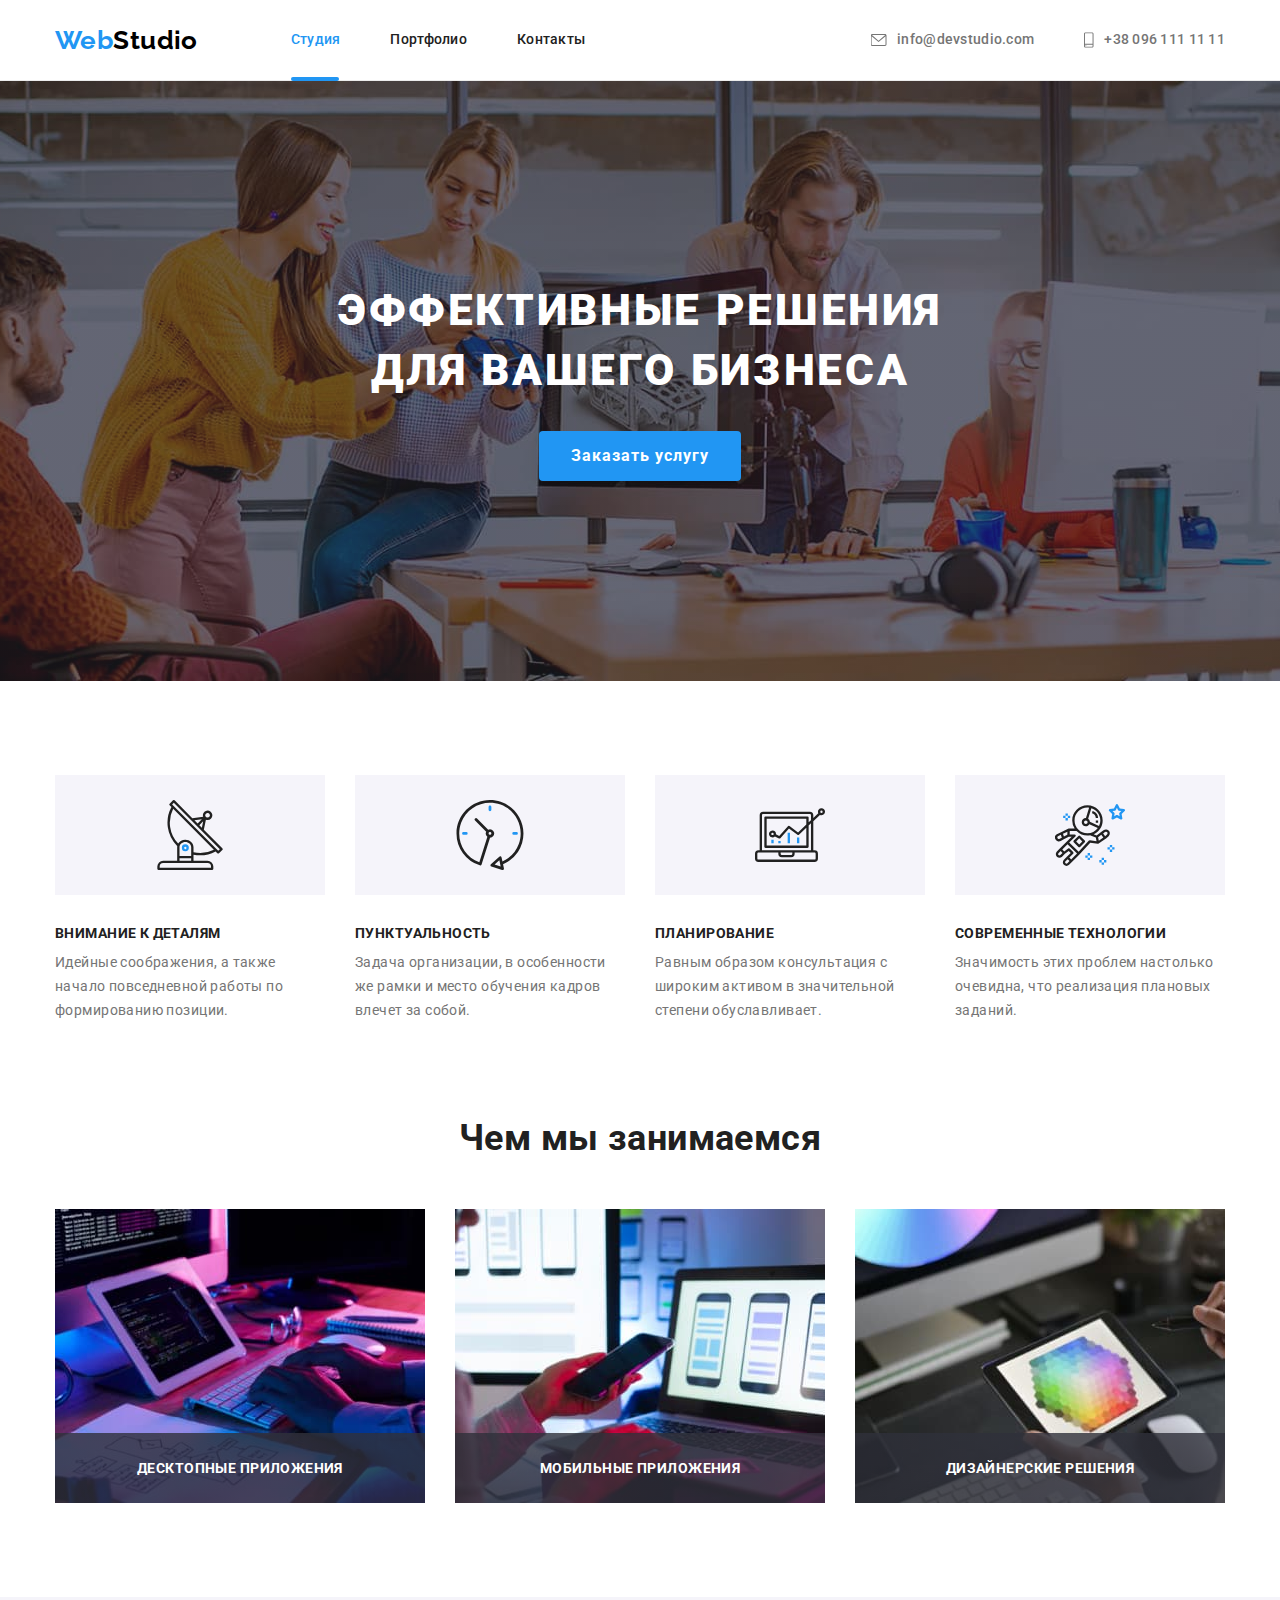
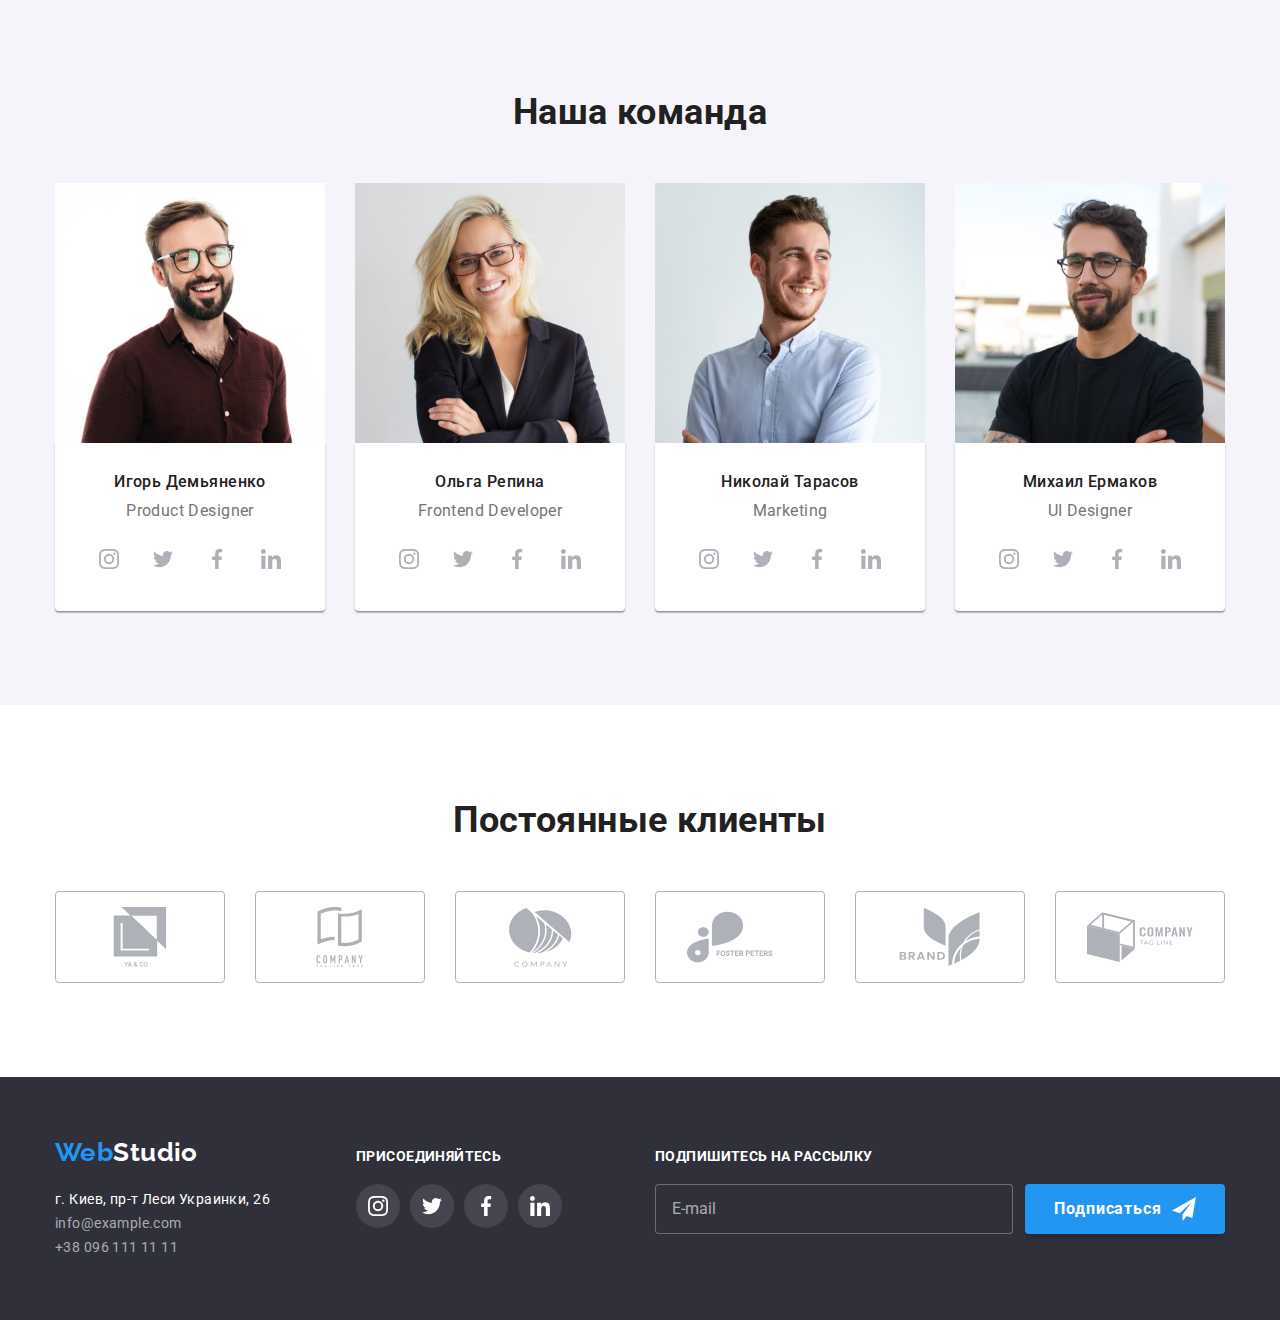
==== commit d48b2630: "completes hw7" ====
--- a/index.html
+++ b/index.html
@@ -17,7 +17,7 @@
       href="https://fonts.googleapis.com/css2?family=Raleway:wght@700&family=Roboto:wght@400;500;700;900&display=swap"
       rel="stylesheet"
     />
-    <link rel="stylesheet" href="./css/styles.css" />
+    <link rel="stylesheet" href="./css/main.min.css" />
   </head>
   <body class="all">
     <!-- header -->
@@ -27,15 +27,19 @@
           <a href="./index.html" class="link logo navigation__flex"
             ><span lang="en"><span class="logo--web">Web</span>Studio</span></a
           >
-          <ul class="list nav__list navigation__flex">
-            <li class="nav__item">
-              <a href="./index.html" class="link linkhov transition nav__link current">Студия</a>
-            </li>
-            <li class="nav__item">
-              <a href="./portfolio.html" class="link linkhov transition nav__link">Портфолио</a>
-            </li>
-            <li class="nav__item">
-              <a href="" class="link linkhov transition nav__link">Контакты</a>
+          <ul class="list navigation__list navigation__flex">
+            <li class="navigation__item">
+              <a href="./index.html" class="link linkhov transition navigation__link current"
+                >Студия</a
+              >
+            </li>
+            <li class="navigation__item">
+              <a href="./portfolio.html" class="link linkhov transition navigation__link"
+                >Портфолио</a
+              >
+            </li>
+            <li class="navigation__item">
+              <a href="" class="link linkhov transition navigation__link">Контакты</a>
             </li>
           </ul>
         </nav>
@@ -66,7 +70,7 @@
       <section class="hero section">
         <div class="container">
           <h1 class="hero__title">Эффективные решения для вашего бизнеса</h1>
-          <button type="button" class="hero__button transition" data-modal-open>
+          <button type="button" class="hero__button button transition" data-modal-open>
             Заказать услугу
           </button>
         </div>
@@ -393,7 +397,7 @@
           <p class="footer__title"><em class="footer__title">Подпишитесь на рассылку</em></p>
           <form name="subscribe" class="form-foot">
             <input type="email" name="email" class="subscribe__email" placeholder="E-mail" />
-            <button class="subscribe__button" type="submit">
+            <button class="subscribe__button button" type="submit">
               Подписаться
               <svg width="24" height="24" class="subscribe-icon">
                 <use href="./images/icons.svg#icon-send"></use>
@@ -405,7 +409,7 @@
     </footer>
     <div class="backdrop is-hidden transition" data-modal>
       <div class="modal transition">
-        <button data-modal-close class="modal__close">
+        <button data-modal-close class="modal__close button">
           <svg width="18px" height="18px"><use href="./images/icons.svg#icon-close-b"></use></svg>
         </button>
         <form name="client-data" class="modal-form">
@@ -460,7 +464,7 @@
             Соглашаюсь с рассылкой и принимаю &nbsp
             <a class="agreement__link" href="">Условия договора</a>
           </label>
-          <button class="modal__button" type="submit">Отправить</button>
+          <button class="modal__button button" type="submit">Отправить</button>
         </form>
       </div>
     </div>
--- a/css/main.min.css
+++ b/css/main.min.css
@@ -0,0 +1,2 @@
+:root{--primary-text: #212121;--secondary-text: #757575;--background-main: #FFFFFF;--background-secondary: #2F303A;--background-three: #F5F4FA;--company-color: #2196F3;--footer-address: rgba(255, 255, 255, 0.6);--logo-black: #000000;--header-bottom: #ECECEC;--button-hover: #188CE8;--projects-border: #EEEEEE;--clients-logo: #AFB1B8;--footer-links-bcgd: rgba(255, 255, 255, 0.1);--backdrop-bckg: rgba(0, 0, 0, 0.2)}body{font-family:"Roboto","Times New Roman",sans-serif;background-color:var(--background-main);color:var(--primary-text);letter-spacing:0.03em;font-size:14px}.section{padding-top:94px;padding-bottom:94px}.section__title{margin-bottom:50px;font-size:36px;line-height:1.17;text-align:center}.hidden{position:absolute;white-space:nowrap;width:1px;height:1px;overflow:hidden;border:0;padding:0;clip:rect(0 0 0 0);clip-path:inset(50%);margin:-1px}.current{position:relative}.linkhov.current{color:var(--company-color)}.transition{transition-duration:250ms;transition-timing-function:cubic-bezier(0.4, 0, 0.2, 1)}.list{padding:0;margin:0;list-style:none}.link{text-decoration:none}h1,h2,h3{margin-top:0}p{margin:0px;padding:0px}.linkhov:hover,.linkhov:focus{color:var(--company-color)}.container{margin-right:auto;margin-left:auto;width:1200px;padding-right:15px;padding-left:15px}.button{cursor:pointer}.image{display:block}.logo{font-family:"Raleway",sans-serif;color:var(--logo-black);font-weight:700;line-height:1.19;font-size:26px}.logo--web{color:var(--company-color)}.footer__logo{display:block;margin-bottom:20px;color:var(--background-main)}.header__container{display:flex;justify-content:space-between}.address__icon{fill:currentColor;margin-right:10px}.navigation__link:not(.current):focus::before,.navigation__link:not(.current):hover::before{transform:scale(1)}.navigation__link::before{transform:scale(0);transition-property:transform;transition-duration:250ms;transition-timing-function:cubic-bezier(0.4, 0, 0.2, 1)}.navigation__link::before,.current::after{content:"";background-image:url(../images/hover.jpg);display:inline-block;width:calc(100% - 1px);height:4px;background-size:contain;position:absolute;border-radius:2px;bottom:-1.3px;left:0}.navigation__list{display:flex}.navigation__item:not(:last-child){margin-right:50px}.address{display:flex}.address__item:not(:last-child){margin-right:50px}.header__container{display:flex;justify-content:space-between}.navigation__flex:not(:last-child){margin-right:93px}.navigation{display:flex;align-items:center}.navigation__link,.address__link{transition-property:color;font-weight:500;line-height:1.14;letter-spacing:0.02em}.navigation__link{position:relative;display:block;padding-top:32px;padding-bottom:32px;color:inherit}.address__link{align-items:center;display:flex;padding-top:32px;padding-bottom:32px;color:var(--secondary-text)}header{border-bottom:1px solid var(--header-bottom)}.hero{background-image:linear-gradient(to right, rgba(47,48,58,0.4), rgba(47,48,58,0.4)),url(../images/bigimage.jpg);background-repeat:no-repeat;background-position:center;max-width:1600px;height:600px;background-color:var(--background-secondary);text-align:center;padding:200px 0px;margin-left:auto;margin-right:auto}.hero__title{margin-left:auto;margin-right:auto;width:696px;margin-bottom:30px;font-weight:900;font-size:44px;line-height:1.36;letter-spacing:0.06em;text-transform:uppercase;color:var(--background-main)}.hero__button{transition-property:background-color;padding:10px 32px;min-width:200px;border:0px;box-shadow:0px 4px 4px rgba(0,0,0,0.15);border-radius:4px;background-color:var(--company-color);color:var(--background-main);font-size:16px;font-weight:700;line-height:1.875;letter-spacing:0.06em}.hero__button:hover,.hero__button:focus{background-color:var(--button-hover)}.reasons__div{width:270px;height:120px;background-color:var(--background-three);display:flex;justify-content:center;align-items:center;margin-bottom:30px}.reasons__list{display:flex;flex-wrap:wrap}.reasons__item{flex-basis:calc((100% - 90px) / 4)}.reasons__item:not(:nth-child(4n+1)){margin-left:30px}.reasons__title{margin-bottom:10px;font-size:14px;line-height:1.17;text-transform:uppercase}.reasons__text{font-size:14px;line-height:1.71;color:var(--secondary-text)}.processes__text{position:absolute;bottom:0;width:370px;height:70px;display:flex;align-items:center;justify-content:center;background-image:linear-gradient(to right, rgba(47,48,58,0.8), rgba(47,48,58,0.8));font-weight:700;line-height:16px;text-transform:uppercase;color:var(--background-main)}.section.processes{padding-top:0px}.processes__list{display:flex;flex-wrap:wrap}.processes__item{flex-basis:calc((100% - 60px) / 3);position:relative}.processes__item:not(:nth-child(3n)){margin-right:30px}.icons-list{display:flex;justify-content:center}.icons-list__icon{fill:currentColor}.icons-list__link{transition-property:background-color, color;color:var(--clients-logo);display:flex;justify-content:center;align-items:center;width:44px;height:44px;border-radius:50%}.icons-list__link:hover,.icons-list__link:focus{background-color:var(--company-color);color:var(--background-main)}.icons-list__item:not(:last-child){margin-right:10px}.team__list{display:flex}.team__item{flex-basis:calc((100% - 90px) / 4);text-align:center}.team__item:not(:nth-child(4n)){margin-right:30px}.team__div{border-bottom-left-radius:4px;border-bottom-right-radius:4px;max-width:270px;text-align:center;padding:30px 0px;background-color:var(--background-main);box-shadow:0px 1px 3px rgba(0,0,0,0.12),0px 1px 1px rgba(0,0,0,0.14),0px 2px 1px rgba(0,0,0,0.2)}.team{background-color:var(--background-three)}.team__name,.team__text{font-size:16px;line-height:1.17;margin-bottom:16px}.team__name{margin-bottom:10px;font-weight:500}.team__text{color:var(--secondary-text)}.clients__list{display:flex;justify-content:center}.clients-svg{fill:currentColor}.clients__link{color:var(--clients-logo);transition-property:color, border;display:flex;width:170px;height:92px;border:1px solid var(--clients-logo);justify-content:center;align-items:center;border-radius:4px}.clients__link:hover,.clients__link:focus{border:1px solid var(--company-color);color:var(--button-hover)}.clients__item:not(:last-child){margin-right:30px}.backdrop.is-hidden{opacity:0;pointer-events:none}.backdrop{position:fixed;top:0;right:0;transition-property:opacity;opacity:1;width:100%;height:100%;background-color:var(--backdrop-bckg)}.modal__close{transition:fill 250ms cubic-bezier(0.4, 0, 0.2, 1);height:30px;width:30px;display:flex;position:absolute;top:8px;right:8px;align-items:center;justify-content:center;background-color:var(--background-main);border:1px solid rgba(0,0,0,0.1);border-radius:50%}.modal__close:hover,.modal__close:focus{fill:#2196F3}.backdrop.is-hidden>.modal{transform:translate(50%, 50%) translateY(-150px) scale(0.8)}.modal{padding:40px 39px 40px 41px;transform-origin:center center;transition-property:transform;display:flex;justify-content:center;position:absolute;bottom:50%;right:50%;transform:translate(50%, 50%);width:528px;height:581px;background-color:var(--background-main);box-shadow:0px 1px 3px rgba(0,0,0,0.12),0px 1px 1px rgba(0,0,0,0.14),0px 2px 1px rgba(0,0,0,0.2);border-radius:4px;outline:1px yellow}.modal__textarea:focus,.modal__input:focus{border-color:var(--company-color);outline:0}.modal__title{text-align:center;font-weight:700;font-size:20px;line-height:23px;margin-bottom:12px}.modal__label{margin-bottom:10px;display:block;color:var(--secondary-text);font-weight:400;font-size:12px;line-height:14px}.modal__label--margin{margin-bottom:20px}.modal__input{margin-top:4px;display:block;color:var(--primary-text);width:448px;height:40px;border:1px solid rgba(33,33,33,0.2);border-radius:4px;padding-left:42px}.modal__svg-container{display:block;position:relative}.modal__svg-container:focus-within{fill:#188CE8}.modal__svg{position:absolute;top:50%;left:12px;transform:translateY(-50%);display:flex;justify-content:center;align-items:center}.modal__textarea{color:var(--primary-text);margin-top:4px;resize:none;width:100%;height:120px;border:1px solid rgba(33,33,33,0.2);border-radius:4px;padding:12px 16px}.agreement__checkbox:focus+.agreement__svg>.agreement__svg--unchecked{outline:2.5px solid var(--company-color);border-radius:2px;outline-offset:-2px}.agreement__checkbox:checked+.agreement__svg>.agreement__svg--checked{opacity:1}.agreement__checkbox:checked+.agreement__svg>.agreement__svg--unchecked{opacity:0}.agreement{padding-left:13px;margin-bottom:30px;display:flex;align-items:center;color:var(--secondary-text)}.agreement__svg{display:block;width:16px;height:15px;position:relative;margin-right:8.38px}.agreement__svg--checked{transition-property:opacity;transition-duration:250ms;transition-timing-function:cubic-bezier(0.4, 0, 0.2, 1);background-color:var(--company-color);background-origin:border-box;border-color:var(--company-color);opacity:0;position:absolute;top:50%;left:50%;transform:translate(-50%, -50%);border-radius:2px}.agreement__svg--unchecked{transition-property:opacity , outline;transition-duration:250ms;transition-timing-function:cubic-bezier(0.4, 0, 0.2, 1);position:absolute;top:50%;left:50%;transform:translate(-50%, -50%)}.agreement__link{text-decoration-line:underline;color:var(--company-color)}.agreement__link,.agreement{font-weight:400;font-size:14px;line-height:24px;letter-spacing:0.03em}.modal__button{transition:background-color 250ms cubic-bezier(0.4, 0, 0.2, 1);margin-left:auto;margin-right:auto;display:flex;justify-content:center;align-items:center;width:200px;height:50px;font-weight:700;font-size:16px;line-height:30px;letter-spacing:0.06em;color:var(--background-main);background-color:var(--company-color);box-shadow:0px 4px 4px rgba(0,0,0,0.15);border-radius:4px;border:0px}.modal__button:hover{background-color:#188CE8}.modal__textarea::placeholder{font-weight:400;font-size:14px;line-height:16px;letter-spacing:0.01em;color:rgba(117,117,117,0.5)}.subscribe-icon{margin-left:10px}.form-foot{display:flex}.subscribe__email{color:var(--background-main);margin-right:12px;padding-left:16px;display:inline-block;width:358px;height:50px;background-color:var(--background-secondary);border:1px solid rgba(255,255,255,0.3);border-radius:4px}.subscribe__email::placeholder{font-weight:400;font-size:16px;line-height:20px;color:var(--footer-address)}.subscribe__button{display:flex;justify-content:center;align-items:center;width:200px;height:50px;font-weight:700;font-size:16px;line-height:30px;letter-spacing:0.06em;color:var(--background-main);background-color:var(--company-color);border:0px;box-shadow:0px 4px 4px rgba(0,0,0,0.15);border-radius:4px}.footer-address__link,.footer-address__text{line-height:1.71;font-style:normal}.foot-addr-item:not(:last-child){margin-bottom:9px}.footer-address__link{transition-property:color;color:var(--footer-address)}.footer-address__text{color:var(--background-main)}.footer{padding:60px 0px;background-color:var(--background-secondary)}.footer__container{display:flex;align-items:baseline}.footer__flex:nth-child(1){width:231px;margin-right:70px}.footer__flex:nth-child(2){margin-right:93px}.join__list{display:flex;justify-content:center}.footer__title{color:var(--background-main);font-style:normal;text-transform:uppercase;font-weight:bold;margin-bottom:20px}.join__link{transition-property:background-color;display:flex;width:44px;height:44px;fill:var(--background-main);justify-content:center;align-items:center;border-radius:50%;background-color:var(--footer-links-bcgd)}.join__link:hover,.join__link:focus{background-color:var(--company-color)}.join__item:not(:last-child){margin-right:10px}.filter{display:flex;justify-content:center;margin-bottom:50px}.filter__item:not(:last-child){margin-right:8px}.grid{display:flex;flex-wrap:wrap}.grid__item{flex-basis:calc((100% - 60px) / 4)}.grid__item:not(:nth-child(3n)){margin-right:30px}.grid__item:not(:nth-last-child(-n+3)){margin-bottom:30px}.filter__button{transition-property:background-color , box-shadow , color;padding:6px 22px;border-radius:4px;border:0px;background-color:var(--background-three);font-weight:500;font-size:16px;line-height:1.625;color:var(--primary-text)}.filter__button:hover,.filter__button:focus,.filter__button.active{box-shadow:0px 3px 1px rgba(0,0,0,0.1),0px 1px 2px rgba(0,0,0,0.08),0px 2px 2px rgba(0,0,0,0.12);background-color:var(--company-color);color:var(--background-main)}.grid__title{margin-bottom:4px;color:var(--primary-text);font-size:18px;line-height:2;letter-spacing:0.06em}.grid__text{color:var(--secondary-text);font-size:16px;line-height:1.875}.grid__border{border-left:1px solid var(--projects-border);border-right:1px solid var(--projects-border);border-bottom:1px solid var(--projects-border);padding:20px 24px}.grid__link{transition-property:box-shadow;display:block}.grid__link:hover .grid__overlay{transform:translateY(0)}.grid__link:hover,.grid__link:focus{box-shadow:0px 1px 1px rgba(0,0,0,0.12),0px 4px 4px rgba(0,0,0,0.06),1px 4px 6px rgba(0,0,0,0.16)}.grid__thumb{position:relative;overflow:hidden}.grid__overlay{transition-property:transform;transform:translateY(100%);background-image:linear-gradient(to right, rgba(33,150,243,0.9), rgba(33,150,243,0.9));display:flex;position:absolute;width:100%;height:100%;justify-content:center;align-items:center;top:0;padding:0px 24px;font-size:18px;line-height:28px;color:var(--background-main)}
+/*# sourceMappingURL=main.min.css.map */